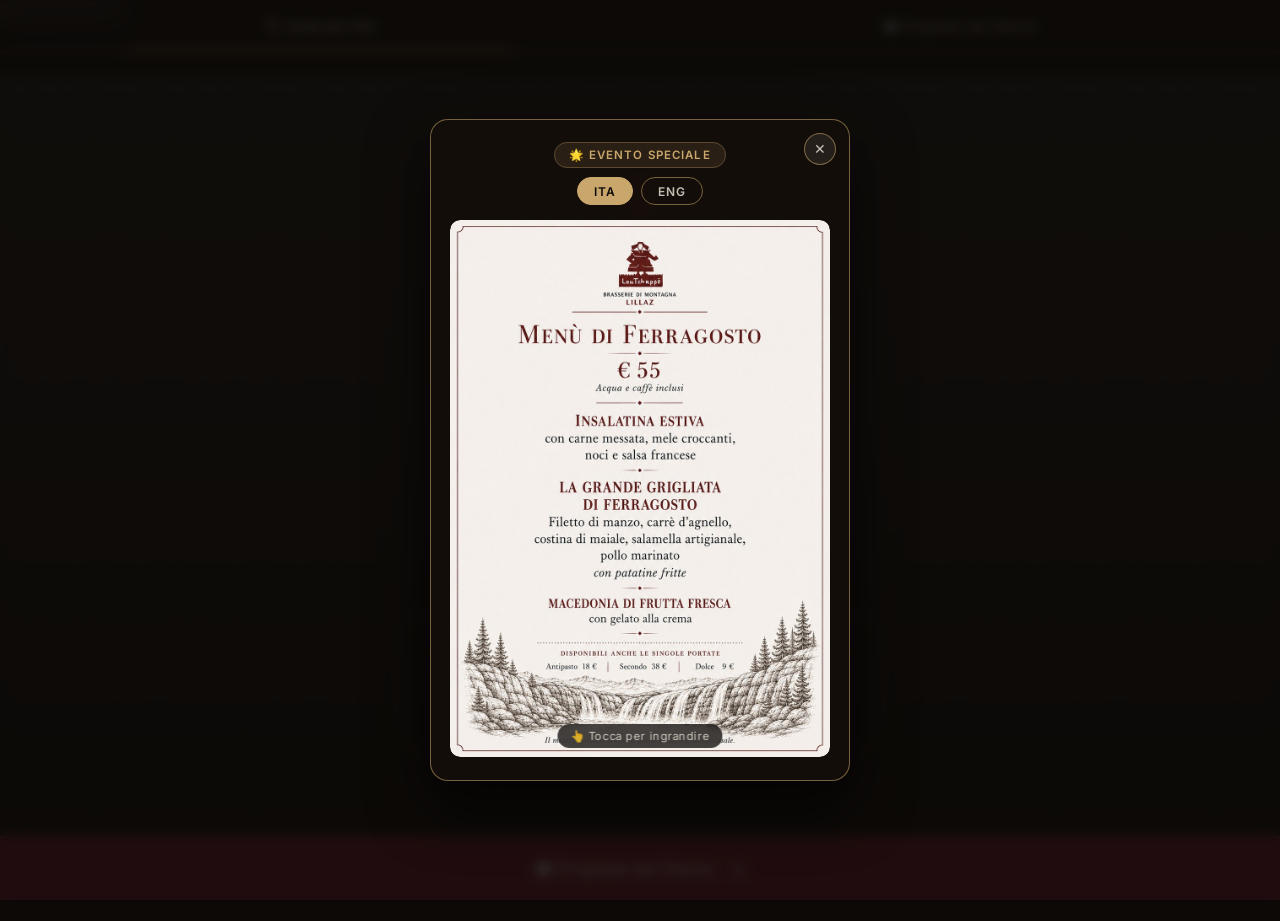
==== index.html @ 08630d03 "Update index.html" ====
<!DOCTYPE html>
<html lang="it">
<head>
  <meta charset="UTF-8">
  <meta name="viewport" content="width=device-width, initial-scale=1.0, viewport-fit=cover">
  <title>Lou Tchappé · Carta dei Vini</title>
  <meta name="description" content="Lou Tchappé, Cogne — Carta dei vini e proposte del giorno.">
  <meta name="theme-color" content="#0D0A08">

  <link rel="preconnect" href="https://fonts.googleapis.com">
  <link rel="preconnect" href="https://fonts.gstatic.com" crossorigin>
  <link href="https://fonts.googleapis.com/css2?family=Fraunces:opsz,wght@9..144,400;9..144,500;9..144,600&family=Inter:wght@400;500;600&display=swap" rel="stylesheet">

  <link rel="icon" type="image/png" href="logo.png">
  <link rel="stylesheet" href="css/style.css?v=5">
</head>
<body>

  <!-- NOTIFICA MENU DI FERRAGOSTO -->
  <div class="ferragosto-overlay" id="ferragosto-overlay" style="display:none" aria-modal="true" role="dialog">
    <div class="ferragosto-card">

      <button class="ferragosto-close" id="ferragosto-close" aria-label="Chiudi">✕</button>

      <div class="ferragosto-badge">
        <span class="ferragosto-badge__testo">🌟 Evento Speciale</span>
      </div>

      <div class="ferragosto-lang">
        <button class="ferragosto-lang__btn ferragosto-lang__btn--active" data-lang="ita">ITA</button>
        <button class="ferragosto-lang__btn" data-lang="ing">ENG</button>
      </div>

      <div class="ferragosto-img-box" id="ferragosto-img-box">
        <img
          src="ferragosto_ita.jpg"
          alt="Menù di Ferragosto Lou Tchappé"
          class="ferragosto-img"
          id="ferragosto-img"
        >
        <div class="ferragosto-img-hint">👆 Tocca per ingrandire</div>
      </div>

    </div>
  </div>

  <!-- Viewer immagine a schermo intero -->
  <div class="ferragosto-fullscreen" id="ferragosto-fullscreen" style="display:none">
    <button class="ferragosto-fullscreen__close" id="ferragosto-fullscreen-close" aria-label="Chiudi">✕</button>
    <img src="ferragosto_ita.jpg" alt="Menù di Ferragosto" class="ferragosto-fullscreen__img" id="ferragosto-fullscreen-img">
  </div>

  <!-- Bottone per riaprire il menu di Ferragosto -->
  <button class="ferragosto-btn nascosto" id="ferragosto-btn" aria-label="Menu di Ferragosto">
    🌟 Menù Ferragosto
  </button>

  <nav class="tabs" role="tablist">
    <button class="tabs__btn tabs__btn--active" role="tab" data-tab="vini" aria-selected="true">
      🍷 Carta dei Vini
    </button>
    <button class="tabs__btn" role="tab" data-tab="proposte" aria-selected="false">
      🍽️ Proposte del Giorno
    </button>
  </nav>

  <div class="slider" id="slider">

    <!-- PAGINA 1: CARTA DEI VINI -->
    <section class="slide" id="tab-vini" role="tabpanel">
      <main class="hero">

        <div class="hero__grain" aria-hidden="true"></div>

        <div class="hero__content">

          <div class="brand" data-animate="fade-in">
            <div class="brand__badge">
              <img src="logo.png" alt="Lou Tchappé" class="brand__logo" width="120" height="120">
            </div>
            <p class="brand__name">Lou Tchappé</p>
          </div>

          <h1 class="hero__title" data-animate="fade-in">Carta dei Vini</h1>

          <p class="intro" data-animate="fade-in">
            Ogni bottiglia racconta una storia di terra, di clima e di uomini.
            Questa carta dei vini è un invito a scoprire i sapori che accompagnano
            la nostra cucina e la nostra montagna.
          </p>

          <div class="divider" data-animate="fade-in" aria-hidden="true"></div>

          
           <a
             href="CartaVini.pdf"
            target="_blank"
            rel="noopener noreferrer"
            class="cta"
            id="open-wine-list"
            data-animate="fade-in"
          >
            <span class="cta__icon" aria-hidden="true">🍷</span>
            <span class="cta__label">Consulta la carta dei vini</span>
          </a>

          <!-- VINI AL CALICE -->
          <div class="calice" data-animate="fade-in">
            <div class="calice__header">
              <span class="calice__header-line"></span>
              <h2 class="calice__titolo">Vini al Calice</h2>
              <span class="calice__header-line"></span>
            </div>
            <div class="calice__lista" id="calice-lista">
              <div class="calice__loading">
                <span class="calice__spinner" aria-hidden="true"></span>
              </div>
            </div>
            <div class="calice__vuoto" id="calice-vuoto" style="display:none">
              <p>Nessun vino al calice disponibile oggi.</p>
            </div>
          </div>

          <footer class="footer" data-animate="fade-in">
            <span class="footer__snowflake" aria-hidden="true">❆</span>
            <span class="footer__text">Lou Tchappé&nbsp;•&nbsp;Cogne&nbsp;•&nbsp;Valle d'Aosta</span>
          </footer>

        </div>
      </main>
    </section>

    <!-- PAGINA 2: PROPOSTE DEL GIORNO -->
    <section class="slide slide--proposte" id="tab-proposte" role="tabpanel">

      <div class="proposte__content">

        <header class="proposte__header">
          <p class="proposte__ristorante">Lou Tchappé</p>
          <h2 class="proposte__titolo">Proposte del Giorno</h2>
          <p class="proposte__data" id="data-oggi"></p>
        </header>

        <div class="proposte__lista" id="proposte-lista">
          <div class="proposte__loading">
            <span class="proposte__spinner" aria-hidden="true"></span>
            <p>Caricamento proposte...</p>
          </div>
        </div>

        <div class="proposte__vuoto" id="proposte-vuoto" style="display:none">
          <p>🍽️</p>
          <p>Le proposte di oggi non sono ancora disponibili.</p>
          <p>Chiedi al personale!</p>
        </div>

        <footer class="proposte__footer">
          <span class="footer__snowflake" aria-hidden="true">❆</span>
          <span class="footer__text">Lou Tchappé&nbsp;•&nbsp;Cogne&nbsp;•&nbsp;Valle d'Aosta</span>
        </footer>

      </div>
    </section>

  </div>

  <script src="script.js?v=5"></script>
</body>
</html>
---- css/style.css ----
/* =========================================================
   LOU TCHAPPÉ — Carta dei Vini + Proposte del Giorno
   ========================================================= */

:root {
  --night-deep:     #0D0A08;
  --gold:            #C9A66B;
  --gold-soft:       rgba(201, 166, 107, 0.55);
  --bordeaux:        #7A1B2E;
  --bordeaux-light:  #9C2940;
  --ivory:           #F2E9DC;
  --ivory-dim:       rgba(242, 233, 220, 0.80);

  --font-display: 'Fraunces', Georgia, serif;
  --font-body: 'Inter', -apple-system, BlinkMacSystemFont, sans-serif;
  --ease-elegant: cubic-bezier(0.22, 1, 0.36, 1);

  --tab-h: 52px;
  --hint-h: 64px;
}

* { margin: 0; padding: 0; box-sizing: border-box; }
html, body { height: 100%; overflow: hidden; }

body {
  font-family: var(--font-body);
  color: var(--ivory);
  background: var(--night-deep);
  -webkit-font-smoothing: antialiased;
}

img { display: block; max-width: 100%; }
a { text-decoration: none; color: inherit; }

/* =========================================================
   NOTIFICA FERRAGOSTO
   ========================================================= */

.ferragosto-overlay {
  position: fixed;
  inset: 0;
  z-index: 1000;
  background: rgba(13, 10, 8, 0.82);
  backdrop-filter: blur(6px);
  -webkit-backdrop-filter: blur(6px);
  display: flex;
  align-items: center;
  justify-content: center;
  padding: 1rem;
  animation: overlay-in 0.4s var(--ease-elegant);
}

@keyframes overlay-in {
  from { opacity: 0; }
  to { opacity: 1; }
}

.ferragosto-card {
  position: relative;
  width: 100%;
  max-width: 420px;
  max-height: 88vh;
  background: rgba(20, 14, 10, 0.96);
  border: 1px solid var(--gold-soft);
  border-radius: 18px;
  padding: 1.2rem 1.2rem 1.4rem;
  display: flex;
  flex-direction: column;
  gap: 0.9rem;
  overflow: hidden;
  animation: card-in 0.5s var(--ease-elegant);
  box-shadow: 0 24px 60px rgba(0,0,0,0.7);
}

@keyframes card-in {
  from { opacity: 0; transform: translateY(24px) scale(0.97); }
  to { opacity: 1; transform: translateY(0) scale(1); }
}

.ferragosto-close {
  position: absolute;
  top: 0.8rem; right: 0.8rem;
  width: 32px; height: 32px;
  background: rgba(255,255,255,0.08);
  border: 1px solid var(--gold-soft);
  border-radius: 50%;
  color: var(--ivory-dim);
  font-size: 0.85rem;
  cursor: pointer;
  display: flex; align-items: center; justify-content: center;
  transition: background 0.2s, color 0.2s;
  z-index: 2;
}
.ferragosto-close:hover { background: rgba(255,255,255,0.15); color: var(--ivory); }

.ferragosto-badge {
  text-align: center;
  padding-top: 0.2rem;
}

.ferragosto-badge__testo {
  font-size: 0.72rem;
  font-weight: 600;
  letter-spacing: 0.1em;
  text-transform: uppercase;
  color: var(--gold);
  background: rgba(201,166,107,0.12);
  border: 1px solid rgba(201,166,107,0.3);
  border-radius: 999px;
  padding: 0.3rem 0.9rem;
}

/* Switch lingua */
.ferragosto-lang {
  display: flex;
  justify-content: center;
  gap: 0.5rem;
}

.ferragosto-lang__btn {
  padding: 0.35rem 1rem;
  border-radius: 999px;
  border: 1px solid var(--gold-soft);
  background: none;
  color: var(--ivory-dim);
  font-family: var(--font-body);
  font-size: 0.75rem;
  font-weight: 600;
  letter-spacing: 0.08em;
  cursor: pointer;
  transition: background 0.25s, color 0.25s, border-color 0.25s;
}

.ferragosto-lang__btn--active {
  background: var(--gold);
  color: var(--night-deep);
  border-color: var(--gold);
}

/* Immagine menu */
.ferragosto-img-box {
  position: relative;
  border-radius: 10px;
  overflow: hidden;
  cursor: pointer;
  flex: 1;
  min-height: 0;
}

.ferragosto-img {
  width: 100%;
  height: auto;
  display: block;
  border-radius: 10px;
  transition: transform 0.3s var(--ease-elegant);
}

.ferragosto-img-box:hover .ferragosto-img,
.ferragosto-img-box:active .ferragosto-img {
  transform: scale(1.02);
}

.ferragosto-img-hint {
  position: absolute;
  bottom: 0.6rem;
  left: 50%;
  transform: translateX(-50%);
  background: rgba(13,10,8,0.75);
  backdrop-filter: blur(6px);
  color: var(--ivory-dim);
  font-size: 0.7rem;
  letter-spacing: 0.05em;
  padding: 0.3rem 0.8rem;
  border-radius: 999px;
  white-space: nowrap;
  pointer-events: none;
}

/* Viewer a schermo intero */
.ferragosto-fullscreen {
  position: fixed;
  inset: 0;
  z-index: 1100;
  background: rgba(0,0,0,0.95);
  display: flex;
  align-items: center;
  justify-content: center;
  padding: 1rem;
  animation: overlay-in 0.3s var(--ease-elegant);
}

.ferragosto-fullscreen__close {
  position: fixed;
  top: 1rem; right: 1rem;
  width: 40px; height: 40px;
  background: rgba(255,255,255,0.1);
  border: 1px solid var(--gold-soft);
  border-radius: 50%;
  color: var(--ivory);
  font-size: 1rem;
  cursor: pointer;
  display: flex; align-items: center; justify-content: center;
  z-index: 1101;
}

.ferragosto-fullscreen__img {
  max-width: 100%;
  max-height: 92vh;
  object-fit: contain;
  border-radius: 8px;
}

/* =========================================================
   TAB DI NAVIGAZIONE
   ========================================================= */

.tabs {
  position: fixed;
  top: 0; left: 0; right: 0;
  z-index: 100;
  height: var(--tab-h);
  display: flex;
  background: rgba(13, 10, 8, 0.88);
  backdrop-filter: blur(16px);
  -webkit-backdrop-filter: blur(16px);
  border-bottom: 1px solid var(--gold-soft);
}

.tabs__btn {
  flex: 1; height: 100%;
  background: none; border: none;
  color: var(--ivory-dim);
  font-family: var(--font-body);
  font-size: 0.82rem; font-weight: 500;
  letter-spacing: 0.04em; cursor: pointer;
  position: relative;
  transition: color 0.3s var(--ease-elegant);
}

.tabs__btn::after {
  content: "";
  position: absolute;
  bottom: 0; left: 20%; right: 20%;
  height: 2px;
  background: var(--gold);
  border-radius: 2px 2px 0 0;
  transform: scaleX(0);
  transition: transform 0.3s var(--ease-elegant);
}

.tabs__btn--active { color: var(--ivory); }
.tabs__btn--active::after { transform: scaleX(1); }

/* =========================================================
   SLIDER
   ========================================================= */

.slider {
  display: flex;
  width: 200vw;
  height: 100vh; height: 100dvh;
  padding-top: var(--tab-h);
  transition: transform 0.45s var(--ease-elegant);
  will-change: transform;
}

.slider--proposte { transform: translateX(-50%); }

.slide {
  width: 50%; height: 100%;
  overflow-y: auto; overflow-x: hidden;
  position: relative; flex-shrink: 0;
}

/* =========================================================
   HERO — sfondo foto montagne
   ========================================================= */

.hero {
  position: relative;
  min-height: calc(100vh - var(--tab-h));
  min-height: calc(100dvh - var(--tab-h));
  display: flex;
  align-items: center;
  justify-content: center;
  overflow: hidden;
  isolation: isolate;
}

.hero::before {
  content: "";
  position: absolute; inset: 0; z-index: 0;
  background: url('../bg-vini.jpg') center center / cover no-repeat;
}

.hero::after {
  content: "";
  position: absolute; inset: 0; z-index: 1;
  background:
    linear-gradient(
      to bottom,
      rgba(255,255,255,0.08) 0%,
      rgba(255,255,255,0.05) 40%,
      rgba(13,10,8,0.25) 80%,
      rgba(13,10,8,0.50) 100%
    );
}

.hero__grain {
  position: absolute; inset: 0; z-index: 2;
  opacity: 0.2; pointer-events: none; mix-blend-mode: overlay;
  background-image: url("data:image/svg+xml,%3Csvg xmlns='http://www.w3.org/2000/svg' width='160' height='160'%3E%3Cfilter id='n'%3E%3CfeTurbulence type='fractalNoise' baseFrequency='0.9' numOctaves='2' stitchTiles='stitch'/%3E%3CfeColorMatrix type='matrix' values='0 0 0 0 1  0 0 0 0 1  0 0 0 0 1  0 0 0 0.06 0'/%3E%3C/filter%3E%3Crect width='100%25' height='100%25' filter='url(%23n)'/%3E%3C/svg%3E");
}

.hero__content {
  position: relative; z-index: 3;
  width: 100%; max-width: 460px;
  padding: 0.3rem 1.5rem var(--hint-h);
  display: flex; flex-direction: column;
  align-items: center; text-align: center;
  gap: 1rem;
}

/* --- Brand / Logo --- */

.brand {
  display: flex; flex-direction: column;
  align-items: center; gap: 0.5rem;
  margin-bottom: auto;
}

.brand__badge {
  width: 100px; height: 100px;
  display: flex; align-items: center; justify-content: center;
}

.brand__logo {
  width: 100%; height: 100%;
  object-fit: contain;
  filter: drop-shadow(0 2px 8px rgba(255,255,255,0.3));
}

.brand__name {
  font-size: 0.68rem; letter-spacing: 0.22em;
  text-transform: uppercase;
  color: #651A14;
  text-shadow: 0 1px 4px rgba(255,255,255,0.5);
}

/* --- Titolo --- */

.hero__title {
  font-family: var(--font-display); font-weight: 500;
  font-size: clamp(2.2rem, 9vw, 3.2rem);
  line-height: 1.05; color: #1A0A0A;
  text-shadow: 0 1px 0 rgba(255,255,255,0.6), 0 2px 8px rgba(255,255,255,0.3);
  margin: 0;
}

/* --- Frase --- */

.intro {
  font-family: var(--font-display); font-weight: 400; font-style: italic;
  font-size: clamp(0.9rem, 3.5vw, 1.1rem); line-height: 1.65;
  color: #1A0A0A;
  text-shadow: 0 1px 4px rgba(255,255,255,0.5);
  max-width: 360px; margin: 0;
}

/* --- Divisore --- */

.divider {
  width: 56px; height: 1px;
  background: rgba(26,10,10,0.4);
  flex-shrink: 0;
}

/* --- CTA --- */

.cta {
  display: inline-flex; align-items: center; gap: 0.7rem;
  padding: 1rem 2rem;
  background-color: var(--bordeaux); color: var(--ivory);
  font-family: var(--font-body); font-size: 0.9rem; font-weight: 600;
  letter-spacing: 0.04em; text-transform: uppercase;
  border: 1px solid var(--gold-soft); border-radius: 999px;
  box-shadow: 0 8px 24px rgba(0,0,0,0.35);
  transition: background-color 0.35s var(--ease-elegant),
              transform 0.35s var(--ease-elegant),
              box-shadow 0.35s var(--ease-elegant),
              border-color 0.35s var(--ease-elegant);
}
.cta__icon { font-size: 1rem; line-height: 1; }
.cta:hover, .cta:focus-visible {
  background-color: var(--bordeaux-light); border-color: var(--gold);
  transform: translateY(-3px); box-shadow: 0 16px 38px rgba(0,0,0,0.5);
}
.cta:active { transform: translateY(-1px); }

/* =========================================================
   VINI AL CALICE
   ========================================================= */

.calice {
  width: 100%;
  background: rgba(13, 10, 8, 0.62);
  backdrop-filter: blur(14px);
  -webkit-backdrop-filter: blur(14px);
  border: 1px solid var(--gold-soft);
  border-radius: 16px;
  padding: 1.4rem 1.2rem 1.6rem;
  display: flex;
  flex-direction: column;
  gap: 1rem;
}

.calice__header {
  display: flex; align-items: center; gap: 0.8rem;
}

.calice__header-line {
  flex: 1; height: 1px; background: var(--gold-soft);
}

.calice__titolo {
  font-family: var(--font-display);
  font-size: 1.1rem; font-weight: 500;
  color: var(--ivory); white-space: nowrap;
}

.calice__gruppo {
  display: flex; flex-direction: column; gap: 0.5rem;
}

.calice__categoria {
  font-size: 0.62rem; font-weight: 600;
  letter-spacing: 0.12em; text-transform: uppercase;
  color: var(--gold);
  padding-bottom: 0.3rem;
  border-bottom: 1px solid rgba(201,166,107,0.2);
  margin-bottom: 0.2rem;
}

.calice__vino {
  display: flex; align-items: flex-start;
  justify-content: space-between; gap: 0.6rem;
  padding: 0.6rem 0;
  border-bottom: 1px solid rgba(255,255,255,0.06);
}
.calice__vino:last-child { border-bottom: none; }

.calice__vino-info { flex: 1; min-width: 0; text-align: left; }

.calice__vino-produttore {
  font-size: 0.75rem; font-weight: 600;
  color: var(--ivory); margin-bottom: 0.1rem;
}

.calice__vino-regione {
  font-size: 0.68rem;
  color: rgba(201,166,107,0.8);
  font-weight: 400;
}

.calice__vino-tipo {
  font-size: 0.58rem; font-weight: 600;
  letter-spacing: 0.1em; text-transform: uppercase;
  color: rgba(201,166,107,0.7); margin-bottom: 0.15rem;
}

.calice__vino-nome {
  font-family: var(--font-display);
  font-size: 0.95rem; font-weight: 500;
  color: var(--ivory); line-height: 1.2;
}

.calice__vino-vitigno {
  font-size: 0.72rem; color: var(--ivory-dim);
  font-style: italic; margin-top: 0.1rem;
}

.calice__vino-descrizione {
  font-size: 0.72rem; color: rgba(242,233,220,0.6);
  line-height: 1.4; margin-top: 0.2rem;
}

.calice__vino-prezzo {
  font-family: var(--font-display);
  font-size: 1rem; font-weight: 500;
  color: var(--ivory); white-space: nowrap;
  flex-shrink: 0; padding-top: 0.1rem;
}

.calice__loading {
  display: flex; justify-content: center; padding: 1rem 0;
}

.calice__spinner {
  width: 22px; height: 22px;
  border: 2px solid var(--gold-soft); border-top-color: var(--gold);
  border-radius: 50%; animation: spin 0.8s linear infinite;
}

.calice__vuoto {
  text-align: center; color: var(--ivory-dim);
  font-size: 0.82rem; padding: 0.5rem 0;
}

/* --- Footer --- */

.footer {
  display: flex; align-items: center; gap: 0.5rem; margin: 0;
}
.footer__snowflake { color: #651A14; font-size: 0.8rem; }
.footer__text {
  font-size: 0.68rem; letter-spacing: 0.12em; text-transform: uppercase;
  color: #1A0A0A; text-shadow: 0 1px 3px rgba(255,255,255,0.4);
}

/* =========================================================
   ANIMAZIONI
   ========================================================= */

[data-animate] { opacity: 0; will-change: opacity, transform; }
[data-animate="fade-in"] { transition: opacity 1s var(--ease-elegant); }
[data-animate].is-visible { opacity: 1; transform: none; }
@media (prefers-reduced-motion: reduce) {
  [data-animate] { opacity: 1; transform: none; transition: none; }
}

/* =========================================================
   PROPOSTE DEL GIORNO
   ========================================================= */

.slide--proposte { background: var(--night-deep); }

.slide--proposte::before {
  content: "";
  position: absolute; inset: 0; z-index: 0;
  background: url('../bg-proposte.jpg') center 40% / cover no-repeat;
}

.slide--proposte::after {
  content: "";
  position: absolute; inset: 0; z-index: 1;
  background: linear-gradient(
    to bottom,
    rgba(13,10,8,0.50) 0%,
    rgba(13,10,8,0.60) 40%,
    rgba(13,10,8,0.78) 100%
  );
}

.proposte__content {
  position: relative; z-index: 2;
  padding: 1.8rem 1.2rem 2rem;
  max-width: 520px; margin: 0 auto;
}

.proposte__header {
  text-align: center; margin-bottom: 1.8rem;
  padding-bottom: 1.2rem; border-bottom: 1px solid var(--gold-soft);
}

.proposte__ristorante {
  font-size: 0.68rem; letter-spacing: 0.22em;
  text-transform: uppercase; color: var(--ivory-dim); margin-bottom: 0.4rem;
}

.proposte__titolo {
  font-family: var(--font-display); font-size: clamp(1.8rem, 8vw, 2.4rem);
  font-weight: 500; color: var(--ivory); line-height: 1.1; margin-bottom: 0.4rem;
  text-shadow: 0 2px 16px rgba(0,0,0,0.6);
}

.proposte__data {
  font-size: 0.75rem; color: var(--gold);
  letter-spacing: 0.08em; text-transform: uppercase;
}

.proposte__lista { display: flex; flex-direction: column; gap: 0.9rem; }

.piatto {
  background: rgba(13,10,8,0.55);
  backdrop-filter: blur(12px); -webkit-backdrop-filter: blur(12px);
  border: 1px solid rgba(201,166,107,0.3);
  border-radius: 12px; padding: 1rem 1.1rem;
  display: flex; flex-direction: column; gap: 0.3rem;
}

.piatto__top {
  display: flex; align-items: baseline;
  justify-content: space-between; gap: 0.5rem;
}

.piatto__categoria {
  font-size: 0.62rem; font-weight: 600; letter-spacing: 0.1em;
  text-transform: uppercase; color: var(--gold);
  background: rgba(201,166,107,0.15); padding: 0.2rem 0.5rem;
  border-radius: 999px; white-space: nowrap;
}

.piatto__prezzo {
  font-family: var(--font-display); font-size: 1.15rem;
  font-weight: 500; color: var(--ivory); white-space: nowrap;
}

.piatto__nome {
  font-family: var(--font-display); font-size: 1.05rem;
  font-weight: 500; color: var(--ivory); line-height: 1.2;
}

.piatto__descrizione { font-size: 0.82rem; color: var(--ivory-dim); line-height: 1.5; }

.proposte__loading {
  display: flex; flex-direction: column; align-items: center;
  gap: 1rem; padding: 3rem 0; color: var(--ivory-dim); font-size: 0.9rem;
}

.proposte__spinner {
  width: 28px; height: 28px;
  border: 2px solid var(--gold-soft); border-top-color: var(--gold);
  border-radius: 50%; animation: spin 0.8s linear infinite;
}

@keyframes spin { to { transform: rotate(360deg); } }

.proposte__vuoto {
  text-align: center; padding: 3rem 1rem;
  color: var(--ivory-dim); font-size: 0.9rem; line-height: 2;
}
.proposte__vuoto p:first-child { font-size: 2rem; margin-bottom: 0.5rem; }

.proposte__footer {
  margin-top: 2rem; padding-top: 1.2rem;
  border-top: 1px solid var(--gold-soft);
  display: flex; align-items: center; justify-content: center; gap: 0.5rem;
}

/* =========================================================
   BOTTONE FISSO — Proposte del Giorno
   ========================================================= */

.hint-btn {
  position: fixed;
  bottom: 0; left: 0; right: 0; z-index: 200;
  height: var(--hint-h);
  display: flex; align-items: center; justify-content: center; gap: 0.8rem;
  background: var(--bordeaux); color: var(--ivory);
  font-family: var(--font-body); font-size: 0.95rem; font-weight: 600;
  letter-spacing: 0.05em; cursor: pointer; border: none;
  border-top: 1px solid var(--gold-soft);
  box-shadow: 0 -4px 20px rgba(0,0,0,0.4);
  transition: background 0.3s var(--ease-elegant),
              transform 0.4s var(--ease-elegant),
              opacity 0.4s var(--ease-elegant);
  padding-bottom: env(safe-area-inset-bottom);
}

.hint-btn:active { background: var(--bordeaux-light); }

.hint-btn__freccia {
  font-size: 1.1rem;
  animation: freccia-dx 1s ease-in-out infinite;
  display: inline-block;
}

@keyframes freccia-dx {
  0%, 100% { transform: translateX(0); }
  50% { transform: translateX(5px); }
}

.hint-btn.nascosto {
   /* Bottone riapertura Ferragosto */
.ferragosto-btn {
  position: fixed;
  bottom: calc(var(--hint-h) + 0.8rem);
  left: 1rem;
  z-index: 199;
  background: rgba(13,10,8,0.85);
  backdrop-filter: blur(10px);
  -webkit-backdrop-filter: blur(10px);
  border: 1px solid var(--gold-soft);
  border-radius: 999px;
  color: var(--ivory);
  font-family: var(--font-body);
  font-size: 0.75rem;
  font-weight: 600;
  letter-spacing: 0.04em;
  padding: 0.5rem 0.9rem;
  cursor: pointer;
  transition: background 0.25s, transform 0.25s, opacity 0.25s;
}

.ferragosto-btn:hover {
  background: rgba(201,166,107,0.2);
}

.ferragosto-btn.nascosto {
  opacity: 0;
  pointer-events: none;
  transform: translateY(8px);
}
  transform: translateY(100%);
  opacity: 0; pointer-events: none;
}

/* =========================================================
   RESPONSIVE
   ========================================================= */

@media (max-width: 360px) {
  .hero__content { padding: 0.2rem 1rem var(--hint-h); }
  .proposte__content { padding: 1.4rem 1rem 1.6rem; }
  .ferragosto-card { padding: 1rem; }
}

@media (min-width: 600px) {
  .hero__content { max-width: 520px; }
  .hero__title { font-size: 4rem; }
}

@media (max-height: 560px) and (orientation: landscape) {
  .hero__content { padding: 0.2rem 1.5rem var(--hint-h); }
  .ferragosto-card { max-height: 95vh; }
}
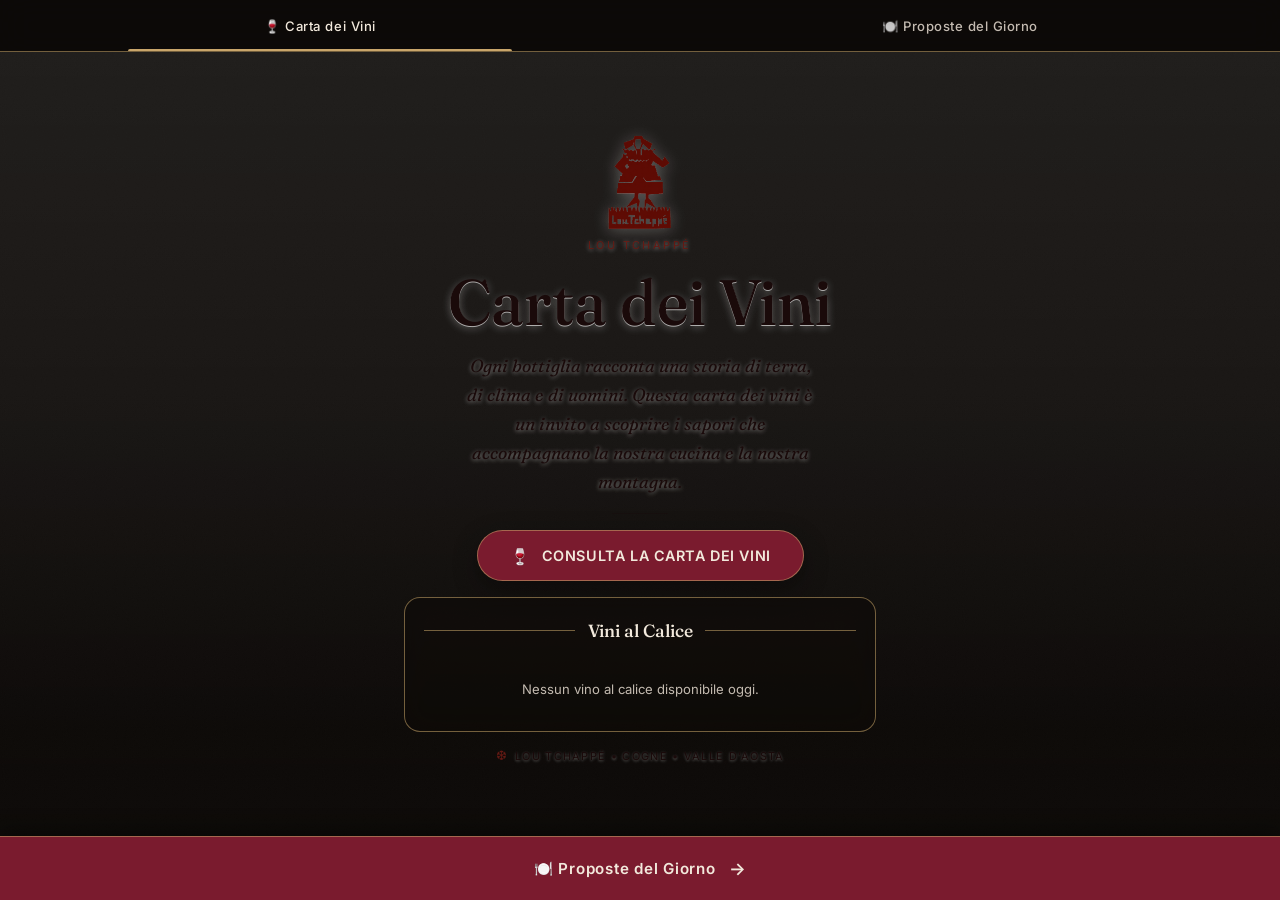
==== commit 1f9aaf99: "Update index.html" ====
--- a/index.html
+++ b/index.html
@@ -12,48 +12,9 @@
   <link href="https://fonts.googleapis.com/css2?family=Fraunces:opsz,wght@9..144,400;9..144,500;9..144,600&family=Inter:wght@400;500;600&display=swap" rel="stylesheet">
 
   <link rel="icon" type="image/png" href="logo.png">
-  <link rel="stylesheet" href="css/style.css?v=5">
+  <link rel="stylesheet" href="css/style.css?v=6">
 </head>
 <body>
-
-  <!-- NOTIFICA MENU DI FERRAGOSTO -->
-  <div class="ferragosto-overlay" id="ferragosto-overlay" style="display:none" aria-modal="true" role="dialog">
-    <div class="ferragosto-card">
-
-      <button class="ferragosto-close" id="ferragosto-close" aria-label="Chiudi">✕</button>
-
-      <div class="ferragosto-badge">
-        <span class="ferragosto-badge__testo">🌟 Evento Speciale</span>
-      </div>
-
-      <div class="ferragosto-lang">
-        <button class="ferragosto-lang__btn ferragosto-lang__btn--active" data-lang="ita">ITA</button>
-        <button class="ferragosto-lang__btn" data-lang="ing">ENG</button>
-      </div>
-
-      <div class="ferragosto-img-box" id="ferragosto-img-box">
-        <img
-          src="ferragosto_ita.jpg"
-          alt="Menù di Ferragosto Lou Tchappé"
-          class="ferragosto-img"
-          id="ferragosto-img"
-        >
-        <div class="ferragosto-img-hint">👆 Tocca per ingrandire</div>
-      </div>
-
-    </div>
-  </div>
-
-  <!-- Viewer immagine a schermo intero -->
-  <div class="ferragosto-fullscreen" id="ferragosto-fullscreen" style="display:none">
-    <button class="ferragosto-fullscreen__close" id="ferragosto-fullscreen-close" aria-label="Chiudi">✕</button>
-    <img src="ferragosto_ita.jpg" alt="Menù di Ferragosto" class="ferragosto-fullscreen__img" id="ferragosto-fullscreen-img">
-  </div>
-
-  <!-- Bottone per riaprire il menu di Ferragosto -->
-  <button class="ferragosto-btn nascosto" id="ferragosto-btn" aria-label="Menu di Ferragosto">
-    🌟 Menù Ferragosto
-  </button>
 
   <nav class="tabs" role="tablist">
     <button class="tabs__btn tabs__btn--active" role="tab" data-tab="vini" aria-selected="true">
@@ -92,8 +53,8 @@
           <div class="divider" data-animate="fade-in" aria-hidden="true"></div>
 
           
-           <a
-             href="CartaVini.pdf"
+            <a
+              href="CartaVini.pdf"
             target="_blank"
             rel="noopener noreferrer"
             class="cta"
@@ -164,6 +125,6 @@
 
   </div>
 
-  <script src="script.js?v=5"></script>
+  <script src="script.js?v=6"></script>
 </body>
 </html>
--- a/css/style.css
+++ b/css/style.css
@@ -110,7 +110,6 @@
   padding: 0.3rem 0.9rem;
 }
 
-/* Switch lingua */
 .ferragosto-lang {
   display: flex;
   justify-content: center;
@@ -137,7 +136,6 @@
   border-color: var(--gold);
 }
 
-/* Immagine menu */
 .ferragosto-img-box {
   position: relative;
   border-radius: 10px;
@@ -176,7 +174,6 @@
   pointer-events: none;
 }
 
-/* Viewer a schermo intero */
 .ferragosto-fullscreen {
   position: fixed;
   inset: 0;
@@ -210,468 +207,7 @@
   border-radius: 8px;
 }
 
-/* =========================================================
-   TAB DI NAVIGAZIONE
-   ========================================================= */
-
-.tabs {
-  position: fixed;
-  top: 0; left: 0; right: 0;
-  z-index: 100;
-  height: var(--tab-h);
-  display: flex;
-  background: rgba(13, 10, 8, 0.88);
-  backdrop-filter: blur(16px);
-  -webkit-backdrop-filter: blur(16px);
-  border-bottom: 1px solid var(--gold-soft);
-}
-
-.tabs__btn {
-  flex: 1; height: 100%;
-  background: none; border: none;
-  color: var(--ivory-dim);
-  font-family: var(--font-body);
-  font-size: 0.82rem; font-weight: 500;
-  letter-spacing: 0.04em; cursor: pointer;
-  position: relative;
-  transition: color 0.3s var(--ease-elegant);
-}
-
-.tabs__btn::after {
-  content: "";
-  position: absolute;
-  bottom: 0; left: 20%; right: 20%;
-  height: 2px;
-  background: var(--gold);
-  border-radius: 2px 2px 0 0;
-  transform: scaleX(0);
-  transition: transform 0.3s var(--ease-elegant);
-}
-
-.tabs__btn--active { color: var(--ivory); }
-.tabs__btn--active::after { transform: scaleX(1); }
-
-/* =========================================================
-   SLIDER
-   ========================================================= */
-
-.slider {
-  display: flex;
-  width: 200vw;
-  height: 100vh; height: 100dvh;
-  padding-top: var(--tab-h);
-  transition: transform 0.45s var(--ease-elegant);
-  will-change: transform;
-}
-
-.slider--proposte { transform: translateX(-50%); }
-
-.slide {
-  width: 50%; height: 100%;
-  overflow-y: auto; overflow-x: hidden;
-  position: relative; flex-shrink: 0;
-}
-
-/* =========================================================
-   HERO — sfondo foto montagne
-   ========================================================= */
-
-.hero {
-  position: relative;
-  min-height: calc(100vh - var(--tab-h));
-  min-height: calc(100dvh - var(--tab-h));
-  display: flex;
-  align-items: center;
-  justify-content: center;
-  overflow: hidden;
-  isolation: isolate;
-}
-
-.hero::before {
-  content: "";
-  position: absolute; inset: 0; z-index: 0;
-  background: url('../bg-vini.jpg') center center / cover no-repeat;
-}
-
-.hero::after {
-  content: "";
-  position: absolute; inset: 0; z-index: 1;
-  background:
-    linear-gradient(
-      to bottom,
-      rgba(255,255,255,0.08) 0%,
-      rgba(255,255,255,0.05) 40%,
-      rgba(13,10,8,0.25) 80%,
-      rgba(13,10,8,0.50) 100%
-    );
-}
-
-.hero__grain {
-  position: absolute; inset: 0; z-index: 2;
-  opacity: 0.2; pointer-events: none; mix-blend-mode: overlay;
-  background-image: url("data:image/svg+xml,%3Csvg xmlns='http://www.w3.org/2000/svg' width='160' height='160'%3E%3Cfilter id='n'%3E%3CfeTurbulence type='fractalNoise' baseFrequency='0.9' numOctaves='2' stitchTiles='stitch'/%3E%3CfeColorMatrix type='matrix' values='0 0 0 0 1  0 0 0 0 1  0 0 0 0 1  0 0 0 0.06 0'/%3E%3C/filter%3E%3Crect width='100%25' height='100%25' filter='url(%23n)'/%3E%3C/svg%3E");
-}
-
-.hero__content {
-  position: relative; z-index: 3;
-  width: 100%; max-width: 460px;
-  padding: 0.3rem 1.5rem var(--hint-h);
-  display: flex; flex-direction: column;
-  align-items: center; text-align: center;
-  gap: 1rem;
-}
-
-/* --- Brand / Logo --- */
-
-.brand {
-  display: flex; flex-direction: column;
-  align-items: center; gap: 0.5rem;
-  margin-bottom: auto;
-}
-
-.brand__badge {
-  width: 100px; height: 100px;
-  display: flex; align-items: center; justify-content: center;
-}
-
-.brand__logo {
-  width: 100%; height: 100%;
-  object-fit: contain;
-  filter: drop-shadow(0 2px 8px rgba(255,255,255,0.3));
-}
-
-.brand__name {
-  font-size: 0.68rem; letter-spacing: 0.22em;
-  text-transform: uppercase;
-  color: #651A14;
-  text-shadow: 0 1px 4px rgba(255,255,255,0.5);
-}
-
-/* --- Titolo --- */
-
-.hero__title {
-  font-family: var(--font-display); font-weight: 500;
-  font-size: clamp(2.2rem, 9vw, 3.2rem);
-  line-height: 1.05; color: #1A0A0A;
-  text-shadow: 0 1px 0 rgba(255,255,255,0.6), 0 2px 8px rgba(255,255,255,0.3);
-  margin: 0;
-}
-
-/* --- Frase --- */
-
-.intro {
-  font-family: var(--font-display); font-weight: 400; font-style: italic;
-  font-size: clamp(0.9rem, 3.5vw, 1.1rem); line-height: 1.65;
-  color: #1A0A0A;
-  text-shadow: 0 1px 4px rgba(255,255,255,0.5);
-  max-width: 360px; margin: 0;
-}
-
-/* --- Divisore --- */
-
-.divider {
-  width: 56px; height: 1px;
-  background: rgba(26,10,10,0.4);
-  flex-shrink: 0;
-}
-
-/* --- CTA --- */
-
-.cta {
-  display: inline-flex; align-items: center; gap: 0.7rem;
-  padding: 1rem 2rem;
-  background-color: var(--bordeaux); color: var(--ivory);
-  font-family: var(--font-body); font-size: 0.9rem; font-weight: 600;
-  letter-spacing: 0.04em; text-transform: uppercase;
-  border: 1px solid var(--gold-soft); border-radius: 999px;
-  box-shadow: 0 8px 24px rgba(0,0,0,0.35);
-  transition: background-color 0.35s var(--ease-elegant),
-              transform 0.35s var(--ease-elegant),
-              box-shadow 0.35s var(--ease-elegant),
-              border-color 0.35s var(--ease-elegant);
-}
-.cta__icon { font-size: 1rem; line-height: 1; }
-.cta:hover, .cta:focus-visible {
-  background-color: var(--bordeaux-light); border-color: var(--gold);
-  transform: translateY(-3px); box-shadow: 0 16px 38px rgba(0,0,0,0.5);
-}
-.cta:active { transform: translateY(-1px); }
-
-/* =========================================================
-   VINI AL CALICE
-   ========================================================= */
-
-.calice {
-  width: 100%;
-  background: rgba(13, 10, 8, 0.62);
-  backdrop-filter: blur(14px);
-  -webkit-backdrop-filter: blur(14px);
-  border: 1px solid var(--gold-soft);
-  border-radius: 16px;
-  padding: 1.4rem 1.2rem 1.6rem;
-  display: flex;
-  flex-direction: column;
-  gap: 1rem;
-}
-
-.calice__header {
-  display: flex; align-items: center; gap: 0.8rem;
-}
-
-.calice__header-line {
-  flex: 1; height: 1px; background: var(--gold-soft);
-}
-
-.calice__titolo {
-  font-family: var(--font-display);
-  font-size: 1.1rem; font-weight: 500;
-  color: var(--ivory); white-space: nowrap;
-}
-
-.calice__gruppo {
-  display: flex; flex-direction: column; gap: 0.5rem;
-}
-
-.calice__categoria {
-  font-size: 0.62rem; font-weight: 600;
-  letter-spacing: 0.12em; text-transform: uppercase;
-  color: var(--gold);
-  padding-bottom: 0.3rem;
-  border-bottom: 1px solid rgba(201,166,107,0.2);
-  margin-bottom: 0.2rem;
-}
-
-.calice__vino {
-  display: flex; align-items: flex-start;
-  justify-content: space-between; gap: 0.6rem;
-  padding: 0.6rem 0;
-  border-bottom: 1px solid rgba(255,255,255,0.06);
-}
-.calice__vino:last-child { border-bottom: none; }
-
-.calice__vino-info { flex: 1; min-width: 0; text-align: left; }
-
-.calice__vino-produttore {
-  font-size: 0.75rem; font-weight: 600;
-  color: var(--ivory); margin-bottom: 0.1rem;
-}
-
-.calice__vino-regione {
-  font-size: 0.68rem;
-  color: rgba(201,166,107,0.8);
-  font-weight: 400;
-}
-
-.calice__vino-tipo {
-  font-size: 0.58rem; font-weight: 600;
-  letter-spacing: 0.1em; text-transform: uppercase;
-  color: rgba(201,166,107,0.7); margin-bottom: 0.15rem;
-}
-
-.calice__vino-nome {
-  font-family: var(--font-display);
-  font-size: 0.95rem; font-weight: 500;
-  color: var(--ivory); line-height: 1.2;
-}
-
-.calice__vino-vitigno {
-  font-size: 0.72rem; color: var(--ivory-dim);
-  font-style: italic; margin-top: 0.1rem;
-}
-
-.calice__vino-descrizione {
-  font-size: 0.72rem; color: rgba(242,233,220,0.6);
-  line-height: 1.4; margin-top: 0.2rem;
-}
-
-.calice__vino-prezzo {
-  font-family: var(--font-display);
-  font-size: 1rem; font-weight: 500;
-  color: var(--ivory); white-space: nowrap;
-  flex-shrink: 0; padding-top: 0.1rem;
-}
-
-.calice__loading {
-  display: flex; justify-content: center; padding: 1rem 0;
-}
-
-.calice__spinner {
-  width: 22px; height: 22px;
-  border: 2px solid var(--gold-soft); border-top-color: var(--gold);
-  border-radius: 50%; animation: spin 0.8s linear infinite;
-}
-
-.calice__vuoto {
-  text-align: center; color: var(--ivory-dim);
-  font-size: 0.82rem; padding: 0.5rem 0;
-}
-
-/* --- Footer --- */
-
-.footer {
-  display: flex; align-items: center; gap: 0.5rem; margin: 0;
-}
-.footer__snowflake { color: #651A14; font-size: 0.8rem; }
-.footer__text {
-  font-size: 0.68rem; letter-spacing: 0.12em; text-transform: uppercase;
-  color: #1A0A0A; text-shadow: 0 1px 3px rgba(255,255,255,0.4);
-}
-
-/* =========================================================
-   ANIMAZIONI
-   ========================================================= */
-
-[data-animate] { opacity: 0; will-change: opacity, transform; }
-[data-animate="fade-in"] { transition: opacity 1s var(--ease-elegant); }
-[data-animate].is-visible { opacity: 1; transform: none; }
-@media (prefers-reduced-motion: reduce) {
-  [data-animate] { opacity: 1; transform: none; transition: none; }
-}
-
-/* =========================================================
-   PROPOSTE DEL GIORNO
-   ========================================================= */
-
-.slide--proposte { background: var(--night-deep); }
-
-.slide--proposte::before {
-  content: "";
-  position: absolute; inset: 0; z-index: 0;
-  background: url('../bg-proposte.jpg') center 40% / cover no-repeat;
-}
-
-.slide--proposte::after {
-  content: "";
-  position: absolute; inset: 0; z-index: 1;
-  background: linear-gradient(
-    to bottom,
-    rgba(13,10,8,0.50) 0%,
-    rgba(13,10,8,0.60) 40%,
-    rgba(13,10,8,0.78) 100%
-  );
-}
-
-.proposte__content {
-  position: relative; z-index: 2;
-  padding: 1.8rem 1.2rem 2rem;
-  max-width: 520px; margin: 0 auto;
-}
-
-.proposte__header {
-  text-align: center; margin-bottom: 1.8rem;
-  padding-bottom: 1.2rem; border-bottom: 1px solid var(--gold-soft);
-}
-
-.proposte__ristorante {
-  font-size: 0.68rem; letter-spacing: 0.22em;
-  text-transform: uppercase; color: var(--ivory-dim); margin-bottom: 0.4rem;
-}
-
-.proposte__titolo {
-  font-family: var(--font-display); font-size: clamp(1.8rem, 8vw, 2.4rem);
-  font-weight: 500; color: var(--ivory); line-height: 1.1; margin-bottom: 0.4rem;
-  text-shadow: 0 2px 16px rgba(0,0,0,0.6);
-}
-
-.proposte__data {
-  font-size: 0.75rem; color: var(--gold);
-  letter-spacing: 0.08em; text-transform: uppercase;
-}
-
-.proposte__lista { display: flex; flex-direction: column; gap: 0.9rem; }
-
-.piatto {
-  background: rgba(13,10,8,0.55);
-  backdrop-filter: blur(12px); -webkit-backdrop-filter: blur(12px);
-  border: 1px solid rgba(201,166,107,0.3);
-  border-radius: 12px; padding: 1rem 1.1rem;
-  display: flex; flex-direction: column; gap: 0.3rem;
-}
-
-.piatto__top {
-  display: flex; align-items: baseline;
-  justify-content: space-between; gap: 0.5rem;
-}
-
-.piatto__categoria {
-  font-size: 0.62rem; font-weight: 600; letter-spacing: 0.1em;
-  text-transform: uppercase; color: var(--gold);
-  background: rgba(201,166,107,0.15); padding: 0.2rem 0.5rem;
-  border-radius: 999px; white-space: nowrap;
-}
-
-.piatto__prezzo {
-  font-family: var(--font-display); font-size: 1.15rem;
-  font-weight: 500; color: var(--ivory); white-space: nowrap;
-}
-
-.piatto__nome {
-  font-family: var(--font-display); font-size: 1.05rem;
-  font-weight: 500; color: var(--ivory); line-height: 1.2;
-}
-
-.piatto__descrizione { font-size: 0.82rem; color: var(--ivory-dim); line-height: 1.5; }
-
-.proposte__loading {
-  display: flex; flex-direction: column; align-items: center;
-  gap: 1rem; padding: 3rem 0; color: var(--ivory-dim); font-size: 0.9rem;
-}
-
-.proposte__spinner {
-  width: 28px; height: 28px;
-  border: 2px solid var(--gold-soft); border-top-color: var(--gold);
-  border-radius: 50%; animation: spin 0.8s linear infinite;
-}
-
-@keyframes spin { to { transform: rotate(360deg); } }
-
-.proposte__vuoto {
-  text-align: center; padding: 3rem 1rem;
-  color: var(--ivory-dim); font-size: 0.9rem; line-height: 2;
-}
-.proposte__vuoto p:first-child { font-size: 2rem; margin-bottom: 0.5rem; }
-
-.proposte__footer {
-  margin-top: 2rem; padding-top: 1.2rem;
-  border-top: 1px solid var(--gold-soft);
-  display: flex; align-items: center; justify-content: center; gap: 0.5rem;
-}
-
-/* =========================================================
-   BOTTONE FISSO — Proposte del Giorno
-   ========================================================= */
-
-.hint-btn {
-  position: fixed;
-  bottom: 0; left: 0; right: 0; z-index: 200;
-  height: var(--hint-h);
-  display: flex; align-items: center; justify-content: center; gap: 0.8rem;
-  background: var(--bordeaux); color: var(--ivory);
-  font-family: var(--font-body); font-size: 0.95rem; font-weight: 600;
-  letter-spacing: 0.05em; cursor: pointer; border: none;
-  border-top: 1px solid var(--gold-soft);
-  box-shadow: 0 -4px 20px rgba(0,0,0,0.4);
-  transition: background 0.3s var(--ease-elegant),
-              transform 0.4s var(--ease-elegant),
-              opacity 0.4s var(--ease-elegant);
-  padding-bottom: env(safe-area-inset-bottom);
-}
-
-.hint-btn:active { background: var(--bordeaux-light); }
-
-.hint-btn__freccia {
-  font-size: 1.1rem;
-  animation: freccia-dx 1s ease-in-out infinite;
-  display: inline-block;
-}
-
-@keyframes freccia-dx {
-  0%, 100% { transform: translateX(0); }
-  50% { transform: translateX(5px); }
-}
-
-.hint-btn.nascosto {
-   /* Bottone riapertura Ferragosto */
+/* Bottone riapertura Ferragosto */
 .ferragosto-btn {
   position: fixed;
   bottom: calc(var(--hint-h) + 0.8rem);
@@ -689,7 +225,7 @@
   letter-spacing: 0.04em;
   padding: 0.5rem 0.9rem;
   cursor: pointer;
-  transition: background 0.25s, transform 0.25s, opacity 0.25s;
+  transition: background 0.25s, transform 0.3s, opacity 0.3s;
 }
 
 .ferragosto-btn:hover {
@@ -701,6 +237,456 @@
   pointer-events: none;
   transform: translateY(8px);
 }
+
+/* =========================================================
+   TAB DI NAVIGAZIONE
+   ========================================================= */
+
+.tabs {
+  position: fixed;
+  top: 0; left: 0; right: 0;
+  z-index: 100;
+  height: var(--tab-h);
+  display: flex;
+  background: rgba(13, 10, 8, 0.88);
+  backdrop-filter: blur(16px);
+  -webkit-backdrop-filter: blur(16px);
+  border-bottom: 1px solid var(--gold-soft);
+}
+
+.tabs__btn {
+  flex: 1; height: 100%;
+  background: none; border: none;
+  color: var(--ivory-dim);
+  font-family: var(--font-body);
+  font-size: 0.82rem; font-weight: 500;
+  letter-spacing: 0.04em; cursor: pointer;
+  position: relative;
+  transition: color 0.3s var(--ease-elegant);
+}
+
+.tabs__btn::after {
+  content: "";
+  position: absolute;
+  bottom: 0; left: 20%; right: 20%;
+  height: 2px;
+  background: var(--gold);
+  border-radius: 2px 2px 0 0;
+  transform: scaleX(0);
+  transition: transform 0.3s var(--ease-elegant);
+}
+
+.tabs__btn--active { color: var(--ivory); }
+.tabs__btn--active::after { transform: scaleX(1); }
+
+/* =========================================================
+   SLIDER
+   ========================================================= */
+
+.slider {
+  display: flex;
+  width: 200vw;
+  height: 100vh; height: 100dvh;
+  padding-top: var(--tab-h);
+  transition: transform 0.45s var(--ease-elegant);
+  will-change: transform;
+}
+
+.slider--proposte { transform: translateX(-50%); }
+
+.slide {
+  width: 50%; height: 100%;
+  overflow-y: auto; overflow-x: hidden;
+  position: relative; flex-shrink: 0;
+}
+
+/* =========================================================
+   HERO — sfondo foto montagne
+   ========================================================= */
+
+.hero {
+  position: relative;
+  min-height: calc(100vh - var(--tab-h));
+  min-height: calc(100dvh - var(--tab-h));
+  display: flex;
+  align-items: center;
+  justify-content: center;
+  overflow: hidden;
+  isolation: isolate;
+}
+
+.hero::before {
+  content: "";
+  position: absolute; inset: 0; z-index: 0;
+  background: url('../bg-vini.jpg') center center / cover no-repeat;
+}
+
+.hero::after {
+  content: "";
+  position: absolute; inset: 0; z-index: 1;
+  background:
+    linear-gradient(
+      to bottom,
+      rgba(255,255,255,0.08) 0%,
+      rgba(255,255,255,0.05) 40%,
+      rgba(13,10,8,0.25) 80%,
+      rgba(13,10,8,0.50) 100%
+    );
+}
+
+.hero__grain {
+  position: absolute; inset: 0; z-index: 2;
+  opacity: 0.2; pointer-events: none; mix-blend-mode: overlay;
+  background-image: url("data:image/svg+xml,%3Csvg xmlns='http://www.w3.org/2000/svg' width='160' height='160'%3E%3Cfilter id='n'%3E%3CfeTurbulence type='fractalNoise' baseFrequency='0.9' numOctaves='2' stitchTiles='stitch'/%3E%3CfeColorMatrix type='matrix' values='0 0 0 0 1  0 0 0 0 1  0 0 0 0 1  0 0 0 0.06 0'/%3E%3C/filter%3E%3Crect width='100%25' height='100%25' filter='url(%23n)'/%3E%3C/svg%3E");
+}
+
+.hero__content {
+  position: relative; z-index: 3;
+  width: 100%; max-width: 460px;
+  padding: 0.3rem 1.5rem var(--hint-h);
+  display: flex; flex-direction: column;
+  align-items: center; text-align: center;
+  gap: 1rem;
+}
+
+.brand {
+  display: flex; flex-direction: column;
+  align-items: center; gap: 0.5rem;
+  margin-bottom: auto;
+}
+
+.brand__badge {
+  width: 100px; height: 100px;
+  display: flex; align-items: center; justify-content: center;
+}
+
+.brand__logo {
+  width: 100%; height: 100%;
+  object-fit: contain;
+  filter: drop-shadow(0 2px 8px rgba(255,255,255,0.3));
+}
+
+.brand__name {
+  font-size: 0.68rem; letter-spacing: 0.22em;
+  text-transform: uppercase;
+  color: #651A14;
+  text-shadow: 0 1px 4px rgba(255,255,255,0.5);
+}
+
+.hero__title {
+  font-family: var(--font-display); font-weight: 500;
+  font-size: clamp(2.2rem, 9vw, 3.2rem);
+  line-height: 1.05; color: #1A0A0A;
+  text-shadow: 0 1px 0 rgba(255,255,255,0.6), 0 2px 8px rgba(255,255,255,0.3);
+  margin: 0;
+}
+
+.intro {
+  font-family: var(--font-display); font-weight: 400; font-style: italic;
+  font-size: clamp(0.9rem, 3.5vw, 1.1rem); line-height: 1.65;
+  color: #1A0A0A;
+  text-shadow: 0 1px 4px rgba(255,255,255,0.5);
+  max-width: 360px; margin: 0;
+}
+
+.divider {
+  width: 56px; height: 1px;
+  background: rgba(26,10,10,0.4);
+  flex-shrink: 0;
+}
+
+.cta {
+  display: inline-flex; align-items: center; gap: 0.7rem;
+  padding: 1rem 2rem;
+  background-color: var(--bordeaux); color: var(--ivory);
+  font-family: var(--font-body); font-size: 0.9rem; font-weight: 600;
+  letter-spacing: 0.04em; text-transform: uppercase;
+  border: 1px solid var(--gold-soft); border-radius: 999px;
+  box-shadow: 0 8px 24px rgba(0,0,0,0.35);
+  transition: background-color 0.35s var(--ease-elegant),
+              transform 0.35s var(--ease-elegant),
+              box-shadow 0.35s var(--ease-elegant),
+              border-color 0.35s var(--ease-elegant);
+}
+.cta__icon { font-size: 1rem; line-height: 1; }
+.cta:hover, .cta:focus-visible {
+  background-color: var(--bordeaux-light); border-color: var(--gold);
+  transform: translateY(-3px); box-shadow: 0 16px 38px rgba(0,0,0,0.5);
+}
+.cta:active { transform: translateY(-1px); }
+
+/* =========================================================
+   VINI AL CALICE
+   ========================================================= */
+
+.calice {
+  width: 100%;
+  background: rgba(13, 10, 8, 0.62);
+  backdrop-filter: blur(14px);
+  -webkit-backdrop-filter: blur(14px);
+  border: 1px solid var(--gold-soft);
+  border-radius: 16px;
+  padding: 1.4rem 1.2rem 1.6rem;
+  display: flex;
+  flex-direction: column;
+  gap: 1rem;
+}
+
+.calice__header {
+  display: flex; align-items: center; gap: 0.8rem;
+}
+
+.calice__header-line {
+  flex: 1; height: 1px; background: var(--gold-soft);
+}
+
+.calice__titolo {
+  font-family: var(--font-display);
+  font-size: 1.1rem; font-weight: 500;
+  color: var(--ivory); white-space: nowrap;
+}
+
+.calice__gruppo {
+  display: flex; flex-direction: column; gap: 0.5rem;
+}
+
+.calice__categoria {
+  font-size: 0.62rem; font-weight: 600;
+  letter-spacing: 0.12em; text-transform: uppercase;
+  color: var(--gold);
+  padding-bottom: 0.3rem;
+  border-bottom: 1px solid rgba(201,166,107,0.2);
+  margin-bottom: 0.2rem;
+}
+
+.calice__vino {
+  display: flex; align-items: flex-start;
+  justify-content: space-between; gap: 0.6rem;
+  padding: 0.6rem 0;
+  border-bottom: 1px solid rgba(255,255,255,0.06);
+}
+.calice__vino:last-child { border-bottom: none; }
+
+.calice__vino-info { flex: 1; min-width: 0; text-align: left; }
+
+.calice__vino-produttore {
+  font-size: 0.75rem; font-weight: 600;
+  color: var(--ivory); margin-bottom: 0.1rem;
+}
+
+.calice__vino-regione {
+  font-size: 0.68rem;
+  color: rgba(201,166,107,0.8);
+  font-weight: 400;
+}
+
+.calice__vino-tipo {
+  font-size: 0.58rem; font-weight: 600;
+  letter-spacing: 0.1em; text-transform: uppercase;
+  color: rgba(201,166,107,0.7); margin-bottom: 0.15rem;
+}
+
+.calice__vino-nome {
+  font-family: var(--font-display);
+  font-size: 0.95rem; font-weight: 500;
+  color: var(--ivory); line-height: 1.2;
+}
+
+.calice__vino-vitigno {
+  font-size: 0.72rem; color: var(--ivory-dim);
+  font-style: italic; margin-top: 0.1rem;
+}
+
+.calice__vino-descrizione {
+  font-size: 0.72rem; color: rgba(242,233,220,0.6);
+  line-height: 1.4; margin-top: 0.2rem;
+}
+
+.calice__vino-prezzo {
+  font-family: var(--font-display);
+  font-size: 1rem; font-weight: 500;
+  color: var(--ivory); white-space: nowrap;
+  flex-shrink: 0; padding-top: 0.1rem;
+}
+
+.calice__loading {
+  display: flex; justify-content: center; padding: 1rem 0;
+}
+
+.calice__spinner {
+  width: 22px; height: 22px;
+  border: 2px solid var(--gold-soft); border-top-color: var(--gold);
+  border-radius: 50%; animation: spin 0.8s linear infinite;
+}
+
+.calice__vuoto {
+  text-align: center; color: var(--ivory-dim);
+  font-size: 0.82rem; padding: 0.5rem 0;
+}
+
+.footer {
+  display: flex; align-items: center; gap: 0.5rem; margin: 0;
+}
+.footer__snowflake { color: #651A14; font-size: 0.8rem; }
+.footer__text {
+  font-size: 0.68rem; letter-spacing: 0.12em; text-transform: uppercase;
+  color: #1A0A0A; text-shadow: 0 1px 3px rgba(255,255,255,0.4);
+}
+
+/* =========================================================
+   ANIMAZIONI
+   ========================================================= */
+
+[data-animate] { opacity: 0; will-change: opacity, transform; }
+[data-animate="fade-in"] { transition: opacity 1s var(--ease-elegant); }
+[data-animate].is-visible { opacity: 1; transform: none; }
+@media (prefers-reduced-motion: reduce) {
+  [data-animate] { opacity: 1; transform: none; transition: none; }
+}
+
+/* =========================================================
+   PROPOSTE DEL GIORNO
+   ========================================================= */
+
+.slide--proposte { background: var(--night-deep); }
+
+.slide--proposte::before {
+  content: "";
+  position: absolute; inset: 0; z-index: 0;
+  background: url('../bg-proposte.jpg') center 40% / cover no-repeat;
+}
+
+.slide--proposte::after {
+  content: "";
+  position: absolute; inset: 0; z-index: 1;
+  background: linear-gradient(
+    to bottom,
+    rgba(13,10,8,0.50) 0%,
+    rgba(13,10,8,0.60) 40%,
+    rgba(13,10,8,0.78) 100%
+  );
+}
+
+.proposte__content {
+  position: relative; z-index: 2;
+  padding: 1.8rem 1.2rem 2rem;
+  max-width: 520px; margin: 0 auto;
+}
+
+.proposte__header {
+  text-align: center; margin-bottom: 1.8rem;
+  padding-bottom: 1.2rem; border-bottom: 1px solid var(--gold-soft);
+}
+
+.proposte__ristorante {
+  font-size: 0.68rem; letter-spacing: 0.22em;
+  text-transform: uppercase; color: var(--ivory-dim); margin-bottom: 0.4rem;
+}
+
+.proposte__titolo {
+  font-family: var(--font-display); font-size: clamp(1.8rem, 8vw, 2.4rem);
+  font-weight: 500; color: var(--ivory); line-height: 1.1; margin-bottom: 0.4rem;
+  text-shadow: 0 2px 16px rgba(0,0,0,0.6);
+}
+
+.proposte__data {
+  font-size: 0.75rem; color: var(--gold);
+  letter-spacing: 0.08em; text-transform: uppercase;
+}
+
+.proposte__lista { display: flex; flex-direction: column; gap: 0.9rem; }
+
+.piatto {
+  background: rgba(13,10,8,0.55);
+  backdrop-filter: blur(12px); -webkit-backdrop-filter: blur(12px);
+  border: 1px solid rgba(201,166,107,0.3);
+  border-radius: 12px; padding: 1rem 1.1rem;
+  display: flex; flex-direction: column; gap: 0.3rem;
+}
+
+.piatto__top {
+  display: flex; align-items: baseline;
+  justify-content: space-between; gap: 0.5rem;
+}
+
+.piatto__categoria {
+  font-size: 0.62rem; font-weight: 600; letter-spacing: 0.1em;
+  text-transform: uppercase; color: var(--gold);
+  background: rgba(201,166,107,0.15); padding: 0.2rem 0.5rem;
+  border-radius: 999px; white-space: nowrap;
+}
+
+.piatto__prezzo {
+  font-family: var(--font-display); font-size: 1.15rem;
+  font-weight: 500; color: var(--ivory); white-space: nowrap;
+}
+
+.piatto__nome {
+  font-family: var(--font-display); font-size: 1.05rem;
+  font-weight: 500; color: var(--ivory); line-height: 1.2;
+}
+
+.piatto__descrizione { font-size: 0.82rem; color: var(--ivory-dim); line-height: 1.5; }
+
+.proposte__loading {
+  display: flex; flex-direction: column; align-items: center;
+  gap: 1rem; padding: 3rem 0; color: var(--ivory-dim); font-size: 0.9rem;
+}
+
+.proposte__spinner {
+  width: 28px; height: 28px;
+  border: 2px solid var(--gold-soft); border-top-color: var(--gold);
+  border-radius: 50%; animation: spin 0.8s linear infinite;
+}
+
+@keyframes spin { to { transform: rotate(360deg); } }
+
+.proposte__vuoto {
+  text-align: center; padding: 3rem 1rem;
+  color: var(--ivory-dim); font-size: 0.9rem; line-height: 2;
+}
+.proposte__vuoto p:first-child { font-size: 2rem; margin-bottom: 0.5rem; }
+
+.proposte__footer {
+  margin-top: 2rem; padding-top: 1.2rem;
+  border-top: 1px solid var(--gold-soft);
+  display: flex; align-items: center; justify-content: center; gap: 0.5rem;
+}
+
+/* =========================================================
+   BOTTONE FISSO — Proposte del Giorno
+   ========================================================= */
+
+.hint-btn {
+  position: fixed;
+  bottom: 0; left: 0; right: 0; z-index: 200;
+  height: var(--hint-h);
+  display: flex; align-items: center; justify-content: center; gap: 0.8rem;
+  background: var(--bordeaux); color: var(--ivory);
+  font-family: var(--font-body); font-size: 0.95rem; font-weight: 600;
+  letter-spacing: 0.05em; cursor: pointer; border: none;
+  border-top: 1px solid var(--gold-soft);
+  box-shadow: 0 -4px 20px rgba(0,0,0,0.4);
+  transition: background 0.3s var(--ease-elegant),
+              transform 0.4s var(--ease-elegant),
+              opacity 0.4s var(--ease-elegant);
+  padding-bottom: env(safe-area-inset-bottom);
+}
+
+.hint-btn:active { background: var(--bordeaux-light); }
+
+.hint-btn__freccia {
+  font-size: 1.1rem;
+  animation: freccia-dx 1s ease-in-out infinite;
+  display: inline-block;
+}
+
+@keyframes freccia-dx {
+  0%, 100% { transform: translateX(0); }
+  50% { transform: translateX(5px); }
+}
+
+.hint-btn.nascosto {
   transform: translateY(100%);
   opacity: 0; pointer-events: none;
 }
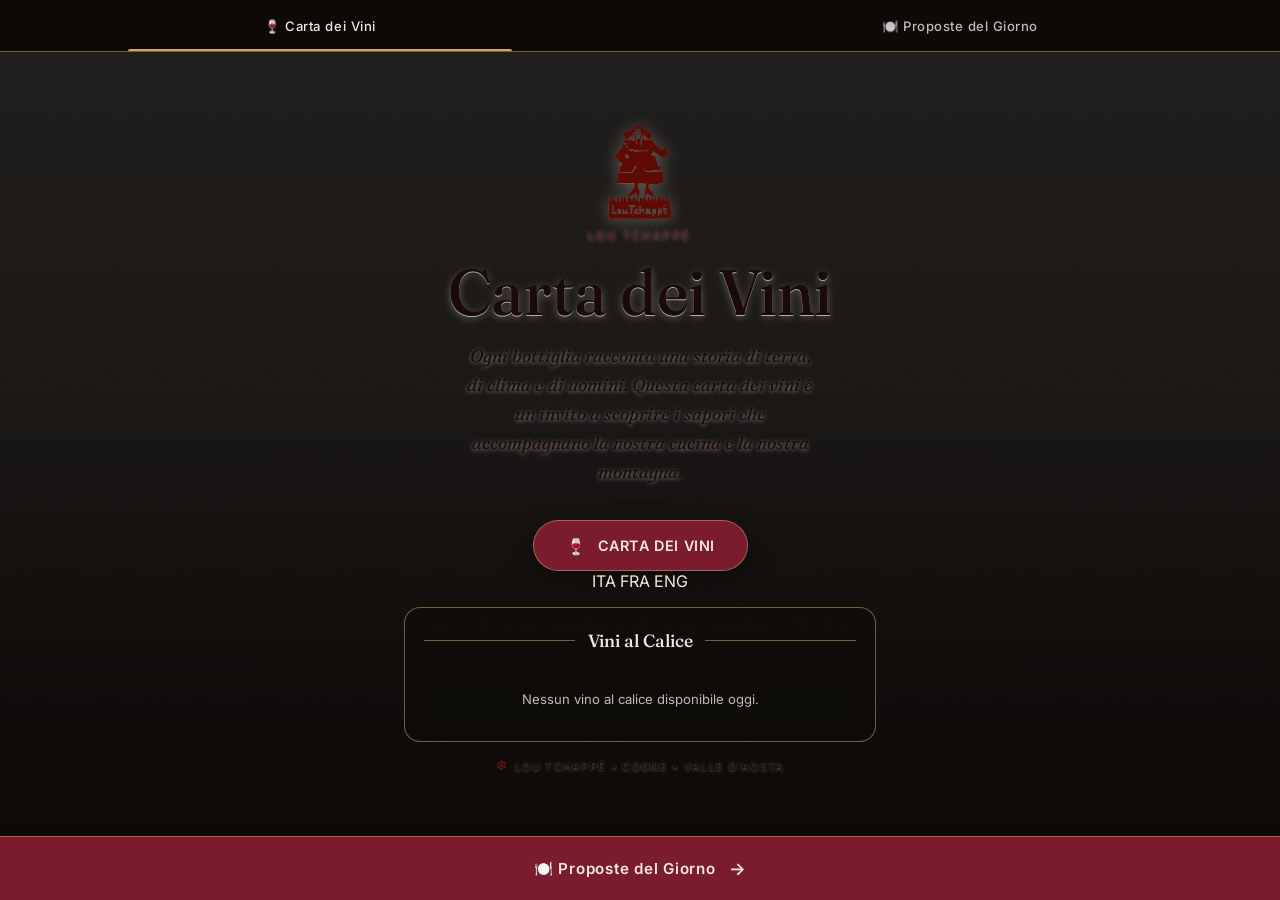
==== commit 6a05255b: "Update index.html" ====
--- a/index.html
+++ b/index.html
@@ -53,17 +53,24 @@
           <div class="divider" data-animate="fade-in" aria-hidden="true"></div>
 
           
+                     <!-- BOTTONI CARTA DEI VINI — tre lingue -->
+          <div class="cta-group" data-animate="fade-in">
             <a
-              href="CartaVini.pdf"
-            target="_blank"
-            rel="noopener noreferrer"
-            class="cta"
-            id="open-wine-list"
-            data-animate="fade-in"
-          >
-            <span class="cta__icon" aria-hidden="true">🍷</span>
-            <span class="cta__label">Consulta la carta dei vini</span>
-          </a>
+              href="https://cantina360.it/c/b403944e-895e-4dd6-8d46-fd5c207cfcda"
+              target="_blank"
+              rel="noopener noreferrer"
+              class="cta"
+              id="open-wine-list"
+            >
+              <span class="cta__icon" aria-hidden="true">🍷</span>
+              <span class="cta__label">Carta dei Vini</span>
+            </a>
+            <div class="cta-lang">
+              <a href="https://cantina360.it/c/b403944e-895e-4dd6-8d46-fd5c207cfcda" target="_blank" rel="noopener noreferrer" class="cta-lang__btn">ITA</a>
+              <a href="https://cantina360.it/c/b403944e-895e-4dd6-8d46-fd5c207cfcda" target="_blank" rel="noopener noreferrer" class="cta-lang__btn">FRA</a>
+              <a href="https://cantina360.it/c/b403944e-895e-4dd6-8d46-fd5c207cfcda" target="_blank" rel="noopener noreferrer" class="cta-lang__btn">ENG</a>
+            </div>
+          </div>
 
           <!-- VINI AL CALICE -->
           <div class="calice" data-animate="fade-in">
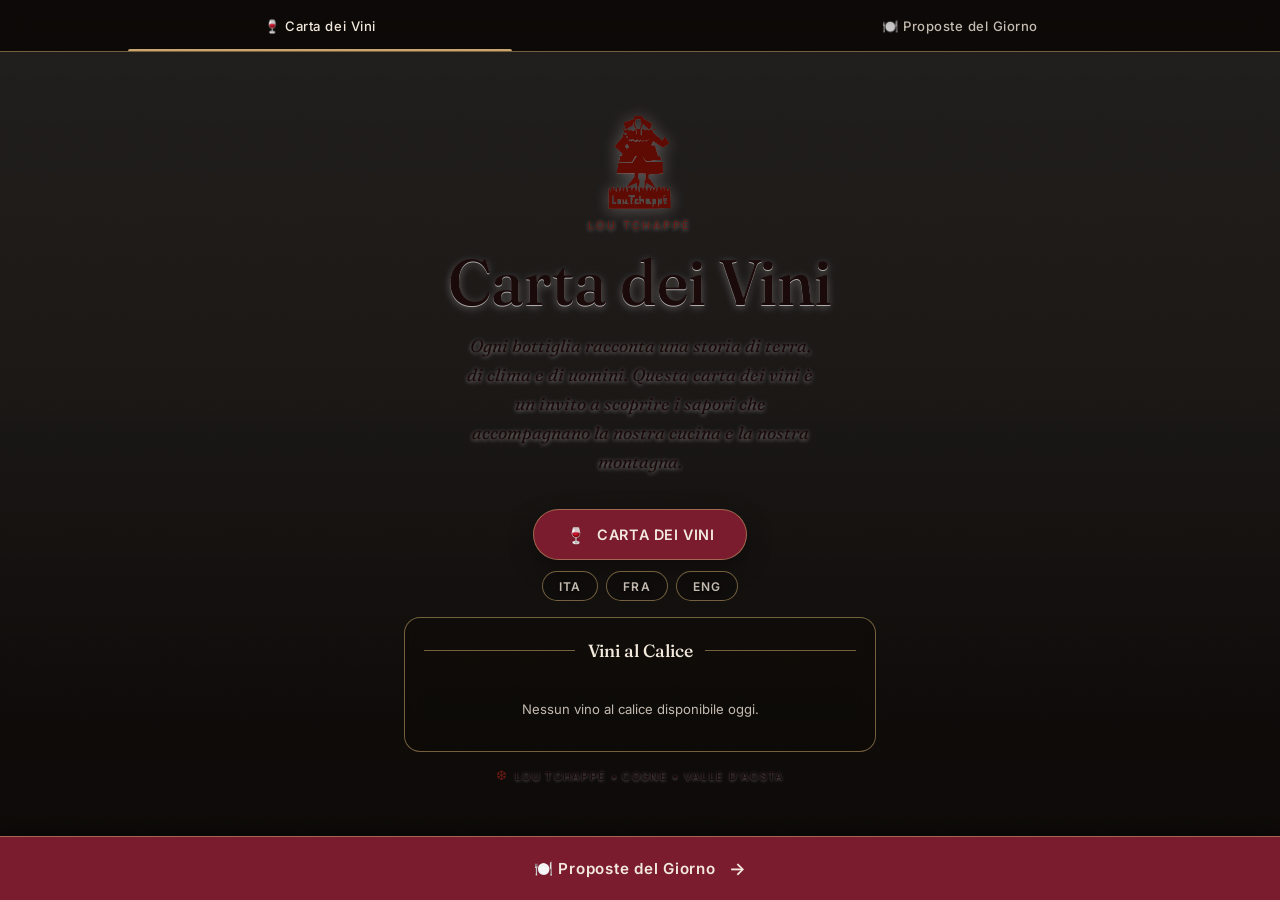
==== commit 80029f9d: "Update index.html" ====
--- a/index.html
+++ b/index.html
@@ -53,7 +53,7 @@
           <div class="divider" data-animate="fade-in" aria-hidden="true"></div>
 
           
-                     <!-- BOTTONI CARTA DEI VINI — tre lingue -->
+                              <!-- BOTTONI CARTA DEI VINI — tre lingue -->
           <div class="cta-group" data-animate="fade-in">
             <a
               href="https://cantina360.it/c/b403944e-895e-4dd6-8d46-fd5c207cfcda"
@@ -67,8 +67,8 @@
             </a>
             <div class="cta-lang">
               <a href="https://cantina360.it/c/b403944e-895e-4dd6-8d46-fd5c207cfcda" target="_blank" rel="noopener noreferrer" class="cta-lang__btn">ITA</a>
-              <a href="https://cantina360.it/c/b403944e-895e-4dd6-8d46-fd5c207cfcda" target="_blank" rel="noopener noreferrer" class="cta-lang__btn">FRA</a>
-              <a href="https://cantina360.it/c/b403944e-895e-4dd6-8d46-fd5c207cfcda" target="_blank" rel="noopener noreferrer" class="cta-lang__btn">ENG</a>
+              <a href="https://cantina360.it/c/b403944e-895e-4dd6-8d46-fd5c207cfcda?lang=fr" target="_blank" rel="noopener noreferrer" class="cta-lang__btn">FRA</a>
+              <a href="https://cantina360.it/c/b403944e-895e-4dd6-8d46-fd5c207cfcda?lang=en" target="_blank" rel="noopener noreferrer" class="cta-lang__btn">ENG</a>
             </div>
           </div>
 
--- a/css/style.css
+++ b/css/style.css
@@ -414,7 +414,41 @@
   transform: translateY(-3px); box-shadow: 0 16px 38px rgba(0,0,0,0.5);
 }
 .cta:active { transform: translateY(-1px); }
-
+/* Gruppo bottoni carta vini con lingue */
+.cta-group {
+  display: flex;
+  flex-direction: column;
+  align-items: center;
+  gap: 0.7rem;
+  width: 100%;
+}
+
+.cta-lang {
+  display: flex;
+  gap: 0.5rem;
+}
+
+.cta-lang__btn {
+  padding: 0.4rem 1rem;
+  border-radius: 999px;
+  border: 1px solid var(--gold-soft);
+  background: rgba(13,10,8,0.5);
+  backdrop-filter: blur(8px);
+  color: var(--ivory-dim);
+  font-family: var(--font-body);
+  font-size: 0.75rem;
+  font-weight: 600;
+  letter-spacing: 0.1em;
+  cursor: pointer;
+  transition: background 0.25s, color 0.25s, border-color 0.25s;
+  text-shadow: 0 1px 3px rgba(0,0,0,0.5);
+}
+
+.cta-lang__btn:hover {
+  background: var(--gold);
+  color: var(--night-deep);
+  border-color: var(--gold);
+}
 /* =========================================================
    VINI AL CALICE
    ========================================================= */
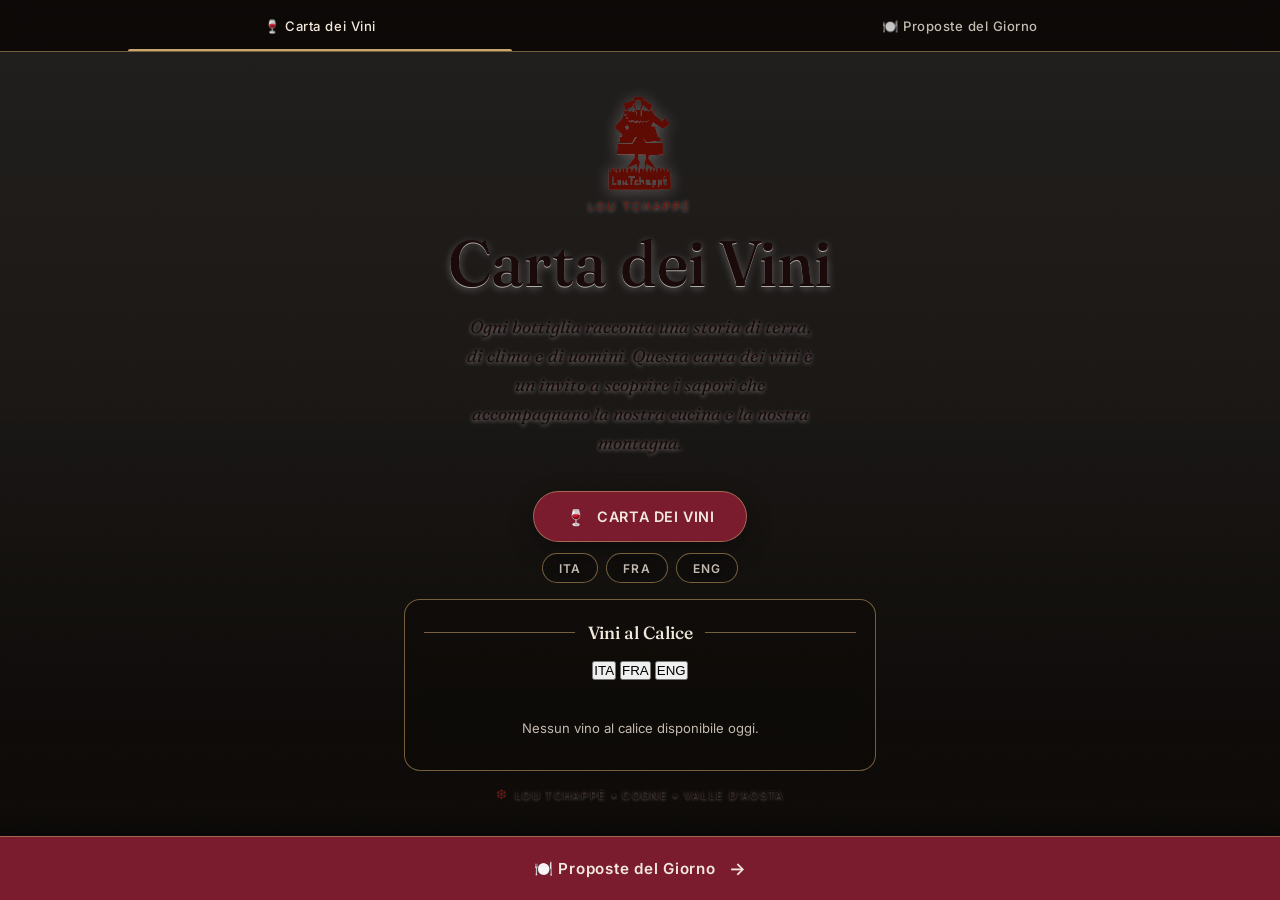
==== commit 581f1b0d: "Update index.html" ====
--- a/index.html
+++ b/index.html
@@ -12,7 +12,7 @@
   <link href="https://fonts.googleapis.com/css2?family=Fraunces:opsz,wght@9..144,400;9..144,500;9..144,600&family=Inter:wght@400;500;600&display=swap" rel="stylesheet">
 
   <link rel="icon" type="image/png" href="logo.png">
-  <link rel="stylesheet" href="css/style.css?v=6">
+  <link rel="stylesheet" href="css/style.css?v=7">
 </head>
 <body>
 
@@ -52,8 +52,7 @@
 
           <div class="divider" data-animate="fade-in" aria-hidden="true"></div>
 
-          
-                              <!-- BOTTONI CARTA DEI VINI — tre lingue -->
+          <!-- BOTTONI CARTA DEI VINI — tre lingue -->
           <div class="cta-group" data-animate="fade-in">
             <a
               href="https://cantina360.it/c/b403944e-895e-4dd6-8d46-fd5c207cfcda"
@@ -79,6 +78,14 @@
               <h2 class="calice__titolo">Vini al Calice</h2>
               <span class="calice__header-line"></span>
             </div>
+
+            <!-- Bottoni lingua vini al calice -->
+            <div class="calice-lang" id="calice-lang">
+              <button class="calice-lang__btn calice-lang__btn--active" data-lang="it">ITA</button>
+              <button class="calice-lang__btn" data-lang="fr">FRA</button>
+              <button class="calice-lang__btn" data-lang="en">ENG</button>
+            </div>
+
             <div class="calice__lista" id="calice-lista">
               <div class="calice__loading">
                 <span class="calice__spinner" aria-hidden="true"></span>
@@ -132,6 +139,6 @@
 
   </div>
 
-  <script src="script.js?v=6"></script>
+  <script src="script.js?v=7"></script>
 </body>
 </html>
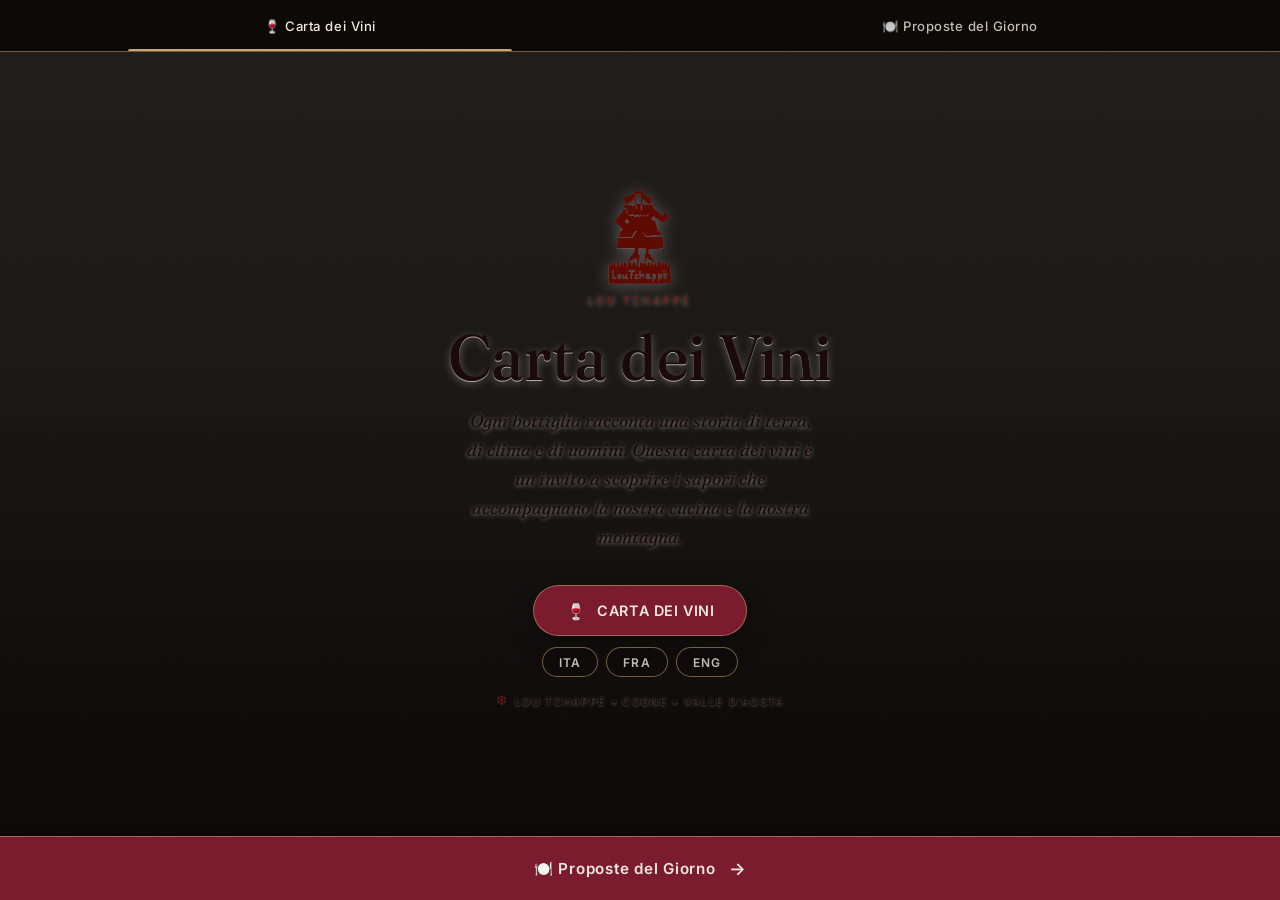
==== commit 9da8f5fc: "Update index.html" ====
--- a/index.html
+++ b/index.html
@@ -12,7 +12,7 @@
   <link href="https://fonts.googleapis.com/css2?family=Fraunces:opsz,wght@9..144,400;9..144,500;9..144,600&family=Inter:wght@400;500;600&display=swap" rel="stylesheet">
 
   <link rel="icon" type="image/png" href="logo.png">
-  <link rel="stylesheet" href="css/style.css?v=7">
+  <link rel="stylesheet" href="css/style.css?v=8">
 </head>
 <body>
 
@@ -71,31 +71,6 @@
             </div>
           </div>
 
-          <!-- VINI AL CALICE -->
-          <div class="calice" data-animate="fade-in">
-            <div class="calice__header">
-              <span class="calice__header-line"></span>
-              <h2 class="calice__titolo">Vini al Calice</h2>
-              <span class="calice__header-line"></span>
-            </div>
-
-            <!-- Bottoni lingua vini al calice -->
-            <div class="calice-lang" id="calice-lang">
-              <button class="calice-lang__btn calice-lang__btn--active" data-lang="it">ITA</button>
-              <button class="calice-lang__btn" data-lang="fr">FRA</button>
-              <button class="calice-lang__btn" data-lang="en">ENG</button>
-            </div>
-
-            <div class="calice__lista" id="calice-lista">
-              <div class="calice__loading">
-                <span class="calice__spinner" aria-hidden="true"></span>
-              </div>
-            </div>
-            <div class="calice__vuoto" id="calice-vuoto" style="display:none">
-              <p>Nessun vino al calice disponibile oggi.</p>
-            </div>
-          </div>
-
           <footer class="footer" data-animate="fade-in">
             <span class="footer__snowflake" aria-hidden="true">❆</span>
             <span class="footer__text">Lou Tchappé&nbsp;•&nbsp;Cogne&nbsp;•&nbsp;Valle d'Aosta</span>
@@ -115,6 +90,13 @@
           <h2 class="proposte__titolo">Proposte del Giorno</h2>
           <p class="proposte__data" id="data-oggi"></p>
         </header>
+
+        <!-- Bottoni lingua proposte -->
+        <div class="proposte-lang" id="proposte-lang">
+          <button class="proposte-lang__btn proposte-lang__btn--active" data-lang="it">ITA</button>
+          <button class="proposte-lang__btn" data-lang="fr">FRA</button>
+          <button class="proposte-lang__btn" data-lang="en">ENG</button>
+        </div>
 
         <div class="proposte__lista" id="proposte-lista">
           <div class="proposte__loading">
@@ -139,6 +121,6 @@
 
   </div>
 
-  <script src="script.js?v=7"></script>
+  <script src="script.js?v=8"></script>
 </body>
 </html>
--- a/css/style.css
+++ b/css/style.css
@@ -31,212 +31,6 @@
 
 img { display: block; max-width: 100%; }
 a { text-decoration: none; color: inherit; }
-
-/* =========================================================
-   NOTIFICA FERRAGOSTO
-   ========================================================= */
-
-.ferragosto-overlay {
-  position: fixed;
-  inset: 0;
-  z-index: 1000;
-  background: rgba(13, 10, 8, 0.82);
-  backdrop-filter: blur(6px);
-  -webkit-backdrop-filter: blur(6px);
-  display: flex;
-  align-items: center;
-  justify-content: center;
-  padding: 1rem;
-  animation: overlay-in 0.4s var(--ease-elegant);
-}
-
-@keyframes overlay-in {
-  from { opacity: 0; }
-  to { opacity: 1; }
-}
-
-.ferragosto-card {
-  position: relative;
-  width: 100%;
-  max-width: 420px;
-  max-height: 88vh;
-  background: rgba(20, 14, 10, 0.96);
-  border: 1px solid var(--gold-soft);
-  border-radius: 18px;
-  padding: 1.2rem 1.2rem 1.4rem;
-  display: flex;
-  flex-direction: column;
-  gap: 0.9rem;
-  overflow: hidden;
-  animation: card-in 0.5s var(--ease-elegant);
-  box-shadow: 0 24px 60px rgba(0,0,0,0.7);
-}
-
-@keyframes card-in {
-  from { opacity: 0; transform: translateY(24px) scale(0.97); }
-  to { opacity: 1; transform: translateY(0) scale(1); }
-}
-
-.ferragosto-close {
-  position: absolute;
-  top: 0.8rem; right: 0.8rem;
-  width: 32px; height: 32px;
-  background: rgba(255,255,255,0.08);
-  border: 1px solid var(--gold-soft);
-  border-radius: 50%;
-  color: var(--ivory-dim);
-  font-size: 0.85rem;
-  cursor: pointer;
-  display: flex; align-items: center; justify-content: center;
-  transition: background 0.2s, color 0.2s;
-  z-index: 2;
-}
-.ferragosto-close:hover { background: rgba(255,255,255,0.15); color: var(--ivory); }
-
-.ferragosto-badge {
-  text-align: center;
-  padding-top: 0.2rem;
-}
-
-.ferragosto-badge__testo {
-  font-size: 0.72rem;
-  font-weight: 600;
-  letter-spacing: 0.1em;
-  text-transform: uppercase;
-  color: var(--gold);
-  background: rgba(201,166,107,0.12);
-  border: 1px solid rgba(201,166,107,0.3);
-  border-radius: 999px;
-  padding: 0.3rem 0.9rem;
-}
-
-.ferragosto-lang {
-  display: flex;
-  justify-content: center;
-  gap: 0.5rem;
-}
-
-.ferragosto-lang__btn {
-  padding: 0.35rem 1rem;
-  border-radius: 999px;
-  border: 1px solid var(--gold-soft);
-  background: none;
-  color: var(--ivory-dim);
-  font-family: var(--font-body);
-  font-size: 0.75rem;
-  font-weight: 600;
-  letter-spacing: 0.08em;
-  cursor: pointer;
-  transition: background 0.25s, color 0.25s, border-color 0.25s;
-}
-
-.ferragosto-lang__btn--active {
-  background: var(--gold);
-  color: var(--night-deep);
-  border-color: var(--gold);
-}
-
-.ferragosto-img-box {
-  position: relative;
-  border-radius: 10px;
-  overflow: hidden;
-  cursor: pointer;
-  flex: 1;
-  min-height: 0;
-}
-
-.ferragosto-img {
-  width: 100%;
-  height: auto;
-  display: block;
-  border-radius: 10px;
-  transition: transform 0.3s var(--ease-elegant);
-}
-
-.ferragosto-img-box:hover .ferragosto-img,
-.ferragosto-img-box:active .ferragosto-img {
-  transform: scale(1.02);
-}
-
-.ferragosto-img-hint {
-  position: absolute;
-  bottom: 0.6rem;
-  left: 50%;
-  transform: translateX(-50%);
-  background: rgba(13,10,8,0.75);
-  backdrop-filter: blur(6px);
-  color: var(--ivory-dim);
-  font-size: 0.7rem;
-  letter-spacing: 0.05em;
-  padding: 0.3rem 0.8rem;
-  border-radius: 999px;
-  white-space: nowrap;
-  pointer-events: none;
-}
-
-.ferragosto-fullscreen {
-  position: fixed;
-  inset: 0;
-  z-index: 1100;
-  background: rgba(0,0,0,0.95);
-  display: flex;
-  align-items: center;
-  justify-content: center;
-  padding: 1rem;
-  animation: overlay-in 0.3s var(--ease-elegant);
-}
-
-.ferragosto-fullscreen__close {
-  position: fixed;
-  top: 1rem; right: 1rem;
-  width: 40px; height: 40px;
-  background: rgba(255,255,255,0.1);
-  border: 1px solid var(--gold-soft);
-  border-radius: 50%;
-  color: var(--ivory);
-  font-size: 1rem;
-  cursor: pointer;
-  display: flex; align-items: center; justify-content: center;
-  z-index: 1101;
-}
-
-.ferragosto-fullscreen__img {
-  max-width: 100%;
-  max-height: 92vh;
-  object-fit: contain;
-  border-radius: 8px;
-}
-
-/* Bottone riapertura Ferragosto */
-.ferragosto-btn {
-  position: fixed;
-  bottom: calc(var(--hint-h) + 0.8rem);
-  left: 1rem;
-  z-index: 199;
-  background: rgba(13,10,8,0.85);
-  backdrop-filter: blur(10px);
-  -webkit-backdrop-filter: blur(10px);
-  border: 1px solid var(--gold-soft);
-  border-radius: 999px;
-  color: var(--ivory);
-  font-family: var(--font-body);
-  font-size: 0.75rem;
-  font-weight: 600;
-  letter-spacing: 0.04em;
-  padding: 0.5rem 0.9rem;
-  cursor: pointer;
-  transition: background 0.25s, transform 0.3s, opacity 0.3s;
-}
-
-.ferragosto-btn:hover {
-  background: rgba(201,166,107,0.2);
-}
-
-.ferragosto-btn.nascosto {
-  opacity: 0;
-  pointer-events: none;
-  transform: translateY(8px);
-}
 
 /* =========================================================
    TAB DI NAVIGAZIONE
@@ -349,6 +143,8 @@
   gap: 1rem;
 }
 
+/* --- Brand / Logo --- */
+
 .brand {
   display: flex; flex-direction: column;
   align-items: center; gap: 0.5rem;
@@ -372,6 +168,8 @@
   color: #651A14;
   text-shadow: 0 1px 4px rgba(255,255,255,0.5);
 }
+
+/* --- Titolo --- */
 
 .hero__title {
   font-family: var(--font-display); font-weight: 500;
@@ -381,6 +179,8 @@
   margin: 0;
 }
 
+/* --- Frase --- */
+
 .intro {
   font-family: var(--font-display); font-weight: 400; font-style: italic;
   font-size: clamp(0.9rem, 3.5vw, 1.1rem); line-height: 1.65;
@@ -389,10 +189,22 @@
   max-width: 360px; margin: 0;
 }
 
+/* --- Divisore --- */
+
 .divider {
   width: 56px; height: 1px;
   background: rgba(26,10,10,0.4);
   flex-shrink: 0;
+}
+
+/* --- CTA principale + bottoni lingua carta vini --- */
+
+.cta-group {
+  display: flex;
+  flex-direction: column;
+  align-items: center;
+  gap: 0.7rem;
+  width: 100%;
 }
 
 .cta {
@@ -414,14 +226,6 @@
   transform: translateY(-3px); box-shadow: 0 16px 38px rgba(0,0,0,0.5);
 }
 .cta:active { transform: translateY(-1px); }
-/* Gruppo bottoni carta vini con lingue */
-.cta-group {
-  display: flex;
-  flex-direction: column;
-  align-items: center;
-  gap: 0.7rem;
-  width: 100%;
-}
 
 .cta-lang {
   display: flex;
@@ -449,6 +253,7 @@
   color: var(--night-deep);
   border-color: var(--gold);
 }
+
 /* =========================================================
    VINI AL CALICE
    ========================================================= */
@@ -480,6 +285,38 @@
   color: var(--ivory); white-space: nowrap;
 }
 
+/* Bottoni lingua vini al calice */
+.calice-lang {
+  display: flex;
+  justify-content: center;
+  gap: 0.4rem;
+}
+
+.calice-lang__btn {
+  padding: 0.3rem 0.85rem;
+  border-radius: 999px;
+  border: 1px solid var(--gold-soft);
+  background: none;
+  color: var(--ivory-dim);
+  font-family: var(--font-body);
+  font-size: 0.72rem;
+  font-weight: 600;
+  letter-spacing: 0.08em;
+  cursor: pointer;
+  transition: background 0.25s, color 0.25s, border-color 0.25s;
+}
+
+.calice-lang__btn--active {
+  background: var(--gold);
+  color: var(--night-deep);
+  border-color: var(--gold);
+}
+
+.calice-lang__btn:hover:not(.calice-lang__btn--active) {
+  background: rgba(201,166,107,0.15);
+  color: var(--ivory);
+}
+
 .calice__gruppo {
   display: flex; flex-direction: column; gap: 0.5rem;
 }
@@ -557,6 +394,8 @@
   text-align: center; color: var(--ivory-dim);
   font-size: 0.82rem; padding: 0.5rem 0;
 }
+
+/* --- Footer --- */
 
 .footer {
   display: flex; align-items: center; gap: 0.5rem; margin: 0;
@@ -732,7 +571,6 @@
 @media (max-width: 360px) {
   .hero__content { padding: 0.2rem 1rem var(--hint-h); }
   .proposte__content { padding: 1.4rem 1rem 1.6rem; }
-  .ferragosto-card { padding: 1rem; }
 }
 
 @media (min-width: 600px) {
@@ -742,5 +580,4 @@
 
 @media (max-height: 560px) and (orientation: landscape) {
   .hero__content { padding: 0.2rem 1.5rem var(--hint-h); }
-  .ferragosto-card { max-height: 95vh; }
-}
+}
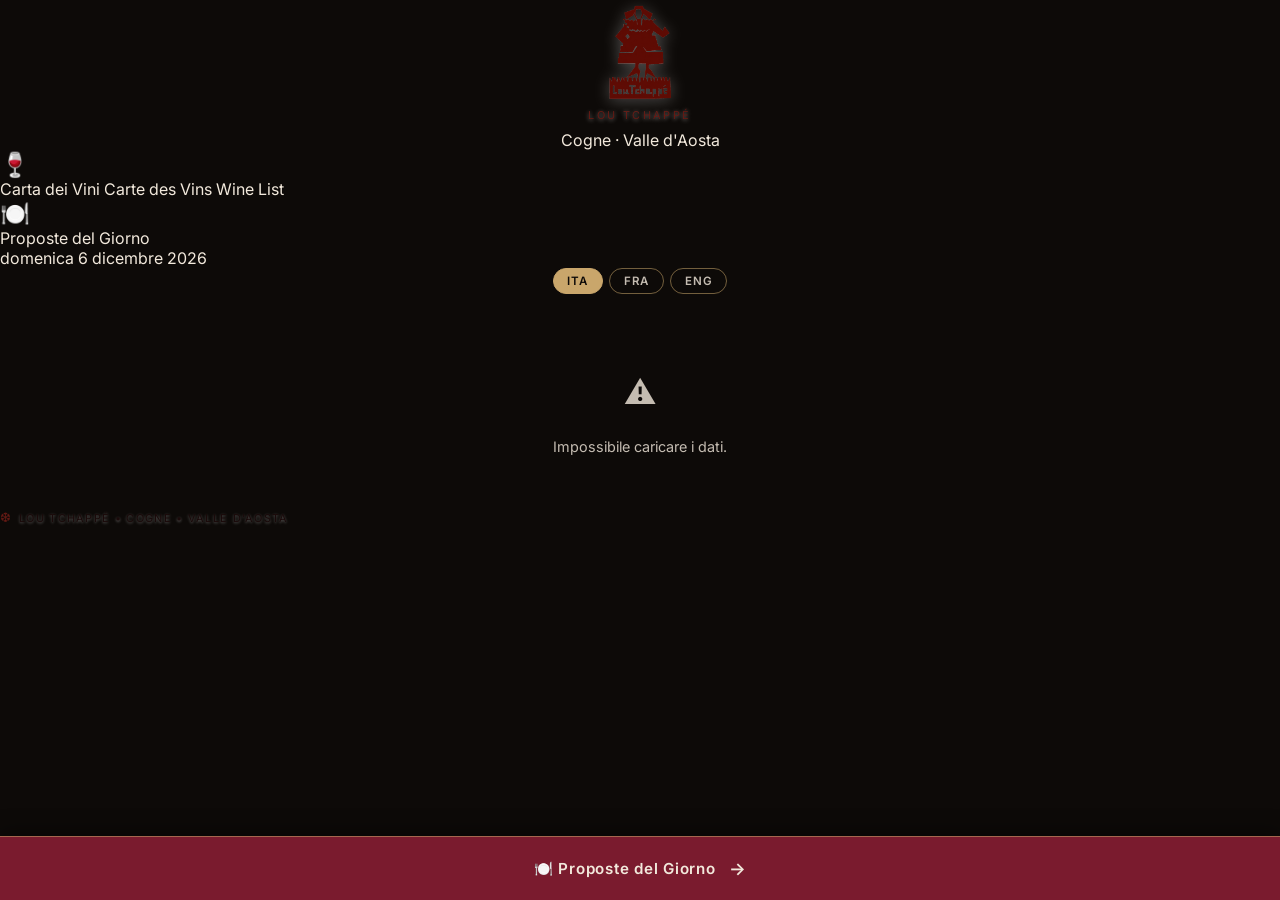
==== commit 8b0aa32d: "Update index.html" ====
--- a/index.html
+++ b/index.html
@@ -12,86 +12,71 @@
   <link href="https://fonts.googleapis.com/css2?family=Fraunces:opsz,wght@9..144,400;9..144,500;9..144,600&family=Inter:wght@400;500;600&display=swap" rel="stylesheet">
 
   <link rel="icon" type="image/png" href="logo.png">
-  <link rel="stylesheet" href="css/style.css?v=8">
+  <link rel="stylesheet" href="css/style.css?v=9">
 </head>
 <body>
 
-  <nav class="tabs" role="tablist">
-    <button class="tabs__btn tabs__btn--active" role="tab" data-tab="vini" aria-selected="true">
-      🍷 Carta dei Vini
-    </button>
-    <button class="tabs__btn" role="tab" data-tab="proposte" aria-selected="false">
-      🍽️ Proposte del Giorno
-    </button>
-  </nav>
+  <main class="pagina">
 
-  <div class="slider" id="slider">
+    <!-- SFONDO FOTO -->
+    <div class="sfondo" aria-hidden="true"></div>
+    <div class="sfondo-overlay" aria-hidden="true"></div>
 
-    <!-- PAGINA 1: CARTA DEI VINI -->
-    <section class="slide" id="tab-vini" role="tabpanel">
-      <main class="hero">
+    <!-- CONTENUTO -->
+    <div class="contenuto">
 
-        <div class="hero__grain" aria-hidden="true"></div>
+      <!-- BRAND -->
+      <header class="brand" data-animate="fade-in">
+        <div class="brand__badge">
+          <img src="logo.png" alt="Lou Tchappé" class="brand__logo" width="100" height="100">
+        </div>
+        <p class="brand__name">Lou Tchappé</p>
+        <p class="brand__luogo">Cogne · Valle d'Aosta</p>
+      </header>
 
-        <div class="hero__content">
+      <!-- CARTA DEI VINI -->
+      <section class="sezione" data-animate="fade-in">
+        <div class="sezione__header">
+          <span class="sezione__linea"></span>
+          <h2 class="sezione__titolo">🍷</h2>
+          <span class="sezione__linea"></span>
+        </div>
+        <div class="carta-vini-btns">
+          <a href="https://cantina360.it/c/b403944e-895e-4dd6-8d46-fd5c207cfcda?lang=it"
+             target="_blank" rel="noopener noreferrer"
+             class="carta-btn">
+            Carta dei Vini
+          </a>
+          <a href="https://cantina360.it/c/b403944e-895e-4dd6-8d46-fd5c207cfcda?lang=fr"
+             target="_blank" rel="noopener noreferrer"
+             class="carta-btn">
+            Carte des Vins
+          </a>
+          <a href="https://cantina360.it/c/b403944e-895e-4dd6-8d46-fd5c207cfcda?lang=en"
+             target="_blank" rel="noopener noreferrer"
+             class="carta-btn">
+            Wine List
+          </a>
+        </div>
+      </section>
 
-          <div class="brand" data-animate="fade-in">
-            <div class="brand__badge">
-              <img src="logo.png" alt="Lou Tchappé" class="brand__logo" width="120" height="120">
-            </div>
-            <p class="brand__name">Lou Tchappé</p>
-          </div>
+      <!-- DIVISORE -->
+      <div class="divisore" data-animate="fade-in" aria-hidden="true"></div>
 
-          <h1 class="hero__title" data-animate="fade-in">Carta dei Vini</h1>
+      <!-- PROPOSTE DEL GIORNO -->
+      <section class="sezione" data-animate="fade-in">
+        <div class="sezione__header">
+          <span class="sezione__linea"></span>
+          <h2 class="sezione__titolo">🍽️</h2>
+          <span class="sezione__linea"></span>
+        </div>
 
-          <p class="intro" data-animate="fade-in">
-            Ogni bottiglia racconta una storia di terra, di clima e di uomini.
-            Questa carta dei vini è un invito a scoprire i sapori che accompagnano
-            la nostra cucina e la nostra montagna.
-          </p>
+        <div class="proposte-header">
+          <p class="proposte-titolo" id="proposte-titolo">Proposte del Giorno</p>
+          <p class="proposte-data" id="data-oggi"></p>
+        </div>
 
-          <div class="divider" data-animate="fade-in" aria-hidden="true"></div>
-
-          <!-- BOTTONI CARTA DEI VINI — tre lingue -->
-          <div class="cta-group" data-animate="fade-in">
-            <a
-              href="https://cantina360.it/c/b403944e-895e-4dd6-8d46-fd5c207cfcda"
-              target="_blank"
-              rel="noopener noreferrer"
-              class="cta"
-              id="open-wine-list"
-            >
-              <span class="cta__icon" aria-hidden="true">🍷</span>
-              <span class="cta__label">Carta dei Vini</span>
-            </a>
-            <div class="cta-lang">
-              <a href="https://cantina360.it/c/b403944e-895e-4dd6-8d46-fd5c207cfcda" target="_blank" rel="noopener noreferrer" class="cta-lang__btn">ITA</a>
-              <a href="https://cantina360.it/c/b403944e-895e-4dd6-8d46-fd5c207cfcda?lang=fr" target="_blank" rel="noopener noreferrer" class="cta-lang__btn">FRA</a>
-              <a href="https://cantina360.it/c/b403944e-895e-4dd6-8d46-fd5c207cfcda?lang=en" target="_blank" rel="noopener noreferrer" class="cta-lang__btn">ENG</a>
-            </div>
-          </div>
-
-          <footer class="footer" data-animate="fade-in">
-            <span class="footer__snowflake" aria-hidden="true">❆</span>
-            <span class="footer__text">Lou Tchappé&nbsp;•&nbsp;Cogne&nbsp;•&nbsp;Valle d'Aosta</span>
-          </footer>
-
-        </div>
-      </main>
-    </section>
-
-    <!-- PAGINA 2: PROPOSTE DEL GIORNO -->
-    <section class="slide slide--proposte" id="tab-proposte" role="tabpanel">
-
-      <div class="proposte__content">
-
-        <header class="proposte__header">
-          <p class="proposte__ristorante">Lou Tchappé</p>
-          <h2 class="proposte__titolo">Proposte del Giorno</h2>
-          <p class="proposte__data" id="data-oggi"></p>
-        </header>
-
-        <!-- Bottoni lingua proposte -->
+        <!-- Bottoni lingua -->
         <div class="proposte-lang" id="proposte-lang">
           <button class="proposte-lang__btn proposte-lang__btn--active" data-lang="it">ITA</button>
           <button class="proposte-lang__btn" data-lang="fr">FRA</button>
@@ -101,7 +86,7 @@
         <div class="proposte__lista" id="proposte-lista">
           <div class="proposte__loading">
             <span class="proposte__spinner" aria-hidden="true"></span>
-            <p>Caricamento proposte...</p>
+            <p>Caricamento...</p>
           </div>
         </div>
 
@@ -111,16 +96,16 @@
           <p>Chiedi al personale!</p>
         </div>
 
-        <footer class="proposte__footer">
-          <span class="footer__snowflake" aria-hidden="true">❆</span>
-          <span class="footer__text">Lou Tchappé&nbsp;•&nbsp;Cogne&nbsp;•&nbsp;Valle d'Aosta</span>
-        </footer>
+      </section>
 
-      </div>
-    </section>
+      <footer class="footer" data-animate="fade-in">
+        <span class="footer__snowflake" aria-hidden="true">❆</span>
+        <span class="footer__text">Lou Tchappé&nbsp;•&nbsp;Cogne&nbsp;•&nbsp;Valle d'Aosta</span>
+      </footer>
 
-  </div>
+    </div>
+  </main>
 
-  <script src="script.js?v=8"></script>
+  <script src="script.js?v=9"></script>
 </body>
 </html>
--- a/css/style.css
+++ b/css/style.css
@@ -143,8 +143,6 @@
   gap: 1rem;
 }
 
-/* --- Brand / Logo --- */
-
 .brand {
   display: flex; flex-direction: column;
   align-items: center; gap: 0.5rem;
@@ -168,8 +166,6 @@
   color: #651A14;
   text-shadow: 0 1px 4px rgba(255,255,255,0.5);
 }
-
-/* --- Titolo --- */
 
 .hero__title {
   font-family: var(--font-display); font-weight: 500;
@@ -179,8 +175,6 @@
   margin: 0;
 }
 
-/* --- Frase --- */
-
 .intro {
   font-family: var(--font-display); font-weight: 400; font-style: italic;
   font-size: clamp(0.9rem, 3.5vw, 1.1rem); line-height: 1.65;
@@ -189,15 +183,13 @@
   max-width: 360px; margin: 0;
 }
 
-/* --- Divisore --- */
-
 .divider {
   width: 56px; height: 1px;
   background: rgba(26,10,10,0.4);
   flex-shrink: 0;
 }
 
-/* --- CTA principale + bottoni lingua carta vini --- */
+/* --- CTA gruppo con lingue --- */
 
 .cta-group {
   display: flex;
@@ -254,45 +246,87 @@
   border-color: var(--gold);
 }
 
-/* =========================================================
-   VINI AL CALICE
-   ========================================================= */
-
-.calice {
-  width: 100%;
-  background: rgba(13, 10, 8, 0.62);
-  backdrop-filter: blur(14px);
-  -webkit-backdrop-filter: blur(14px);
-  border: 1px solid var(--gold-soft);
-  border-radius: 16px;
-  padding: 1.4rem 1.2rem 1.6rem;
-  display: flex;
-  flex-direction: column;
-  gap: 1rem;
-}
-
-.calice__header {
-  display: flex; align-items: center; gap: 0.8rem;
-}
-
-.calice__header-line {
-  flex: 1; height: 1px; background: var(--gold-soft);
-}
-
-.calice__titolo {
-  font-family: var(--font-display);
-  font-size: 1.1rem; font-weight: 500;
-  color: var(--ivory); white-space: nowrap;
-}
-
-/* Bottoni lingua vini al calice */
-.calice-lang {
+/* --- Footer --- */
+
+.footer {
+  display: flex; align-items: center; gap: 0.5rem; margin: 0;
+}
+.footer__snowflake { color: #651A14; font-size: 0.8rem; }
+.footer__text {
+  font-size: 0.68rem; letter-spacing: 0.12em; text-transform: uppercase;
+  color: #1A0A0A; text-shadow: 0 1px 3px rgba(255,255,255,0.4);
+}
+
+/* =========================================================
+   ANIMAZIONI
+   ========================================================= */
+
+[data-animate] { opacity: 0; will-change: opacity, transform; }
+[data-animate="fade-in"] { transition: opacity 1s var(--ease-elegant); }
+[data-animate].is-visible { opacity: 1; transform: none; }
+@media (prefers-reduced-motion: reduce) {
+  [data-animate] { opacity: 1; transform: none; transition: none; }
+}
+
+/* =========================================================
+   PROPOSTE DEL GIORNO — sfondo foto torrente
+   ========================================================= */
+
+.slide--proposte { background: var(--night-deep); }
+
+.slide--proposte::before {
+  content: "";
+  position: absolute; inset: 0; z-index: 0;
+  background: url('../bg-proposte.jpg') center 40% / cover no-repeat;
+}
+
+.slide--proposte::after {
+  content: "";
+  position: absolute; inset: 0; z-index: 1;
+  background: linear-gradient(
+    to bottom,
+    rgba(13,10,8,0.50) 0%,
+    rgba(13,10,8,0.60) 40%,
+    rgba(13,10,8,0.78) 100%
+  );
+}
+
+.proposte__content {
+  position: relative; z-index: 2;
+  padding: 1.8rem 1.2rem 2rem;
+  max-width: 520px; margin: 0 auto;
+}
+
+.proposte__header {
+  text-align: center; margin-bottom: 1rem;
+  padding-bottom: 1.2rem; border-bottom: 1px solid var(--gold-soft);
+}
+
+.proposte__ristorante {
+  font-size: 0.68rem; letter-spacing: 0.22em;
+  text-transform: uppercase; color: var(--ivory-dim); margin-bottom: 0.4rem;
+}
+
+.proposte__titolo {
+  font-family: var(--font-display); font-size: clamp(1.8rem, 8vw, 2.4rem);
+  font-weight: 500; color: var(--ivory); line-height: 1.1; margin-bottom: 0.4rem;
+  text-shadow: 0 2px 16px rgba(0,0,0,0.6);
+}
+
+.proposte__data {
+  font-size: 0.75rem; color: var(--gold);
+  letter-spacing: 0.08em; text-transform: uppercase;
+}
+
+/* Bottoni lingua proposte */
+.proposte-lang {
   display: flex;
   justify-content: center;
   gap: 0.4rem;
-}
-
-.calice-lang__btn {
+  margin-bottom: 1.2rem;
+}
+
+.proposte-lang__btn {
   padding: 0.3rem 0.85rem;
   border-radius: 999px;
   border: 1px solid var(--gold-soft);
@@ -306,165 +340,15 @@
   transition: background 0.25s, color 0.25s, border-color 0.25s;
 }
 
-.calice-lang__btn--active {
+.proposte-lang__btn--active {
   background: var(--gold);
   color: var(--night-deep);
   border-color: var(--gold);
 }
 
-.calice-lang__btn:hover:not(.calice-lang__btn--active) {
+.proposte-lang__btn:hover:not(.proposte-lang__btn--active) {
   background: rgba(201,166,107,0.15);
   color: var(--ivory);
-}
-
-.calice__gruppo {
-  display: flex; flex-direction: column; gap: 0.5rem;
-}
-
-.calice__categoria {
-  font-size: 0.62rem; font-weight: 600;
-  letter-spacing: 0.12em; text-transform: uppercase;
-  color: var(--gold);
-  padding-bottom: 0.3rem;
-  border-bottom: 1px solid rgba(201,166,107,0.2);
-  margin-bottom: 0.2rem;
-}
-
-.calice__vino {
-  display: flex; align-items: flex-start;
-  justify-content: space-between; gap: 0.6rem;
-  padding: 0.6rem 0;
-  border-bottom: 1px solid rgba(255,255,255,0.06);
-}
-.calice__vino:last-child { border-bottom: none; }
-
-.calice__vino-info { flex: 1; min-width: 0; text-align: left; }
-
-.calice__vino-produttore {
-  font-size: 0.75rem; font-weight: 600;
-  color: var(--ivory); margin-bottom: 0.1rem;
-}
-
-.calice__vino-regione {
-  font-size: 0.68rem;
-  color: rgba(201,166,107,0.8);
-  font-weight: 400;
-}
-
-.calice__vino-tipo {
-  font-size: 0.58rem; font-weight: 600;
-  letter-spacing: 0.1em; text-transform: uppercase;
-  color: rgba(201,166,107,0.7); margin-bottom: 0.15rem;
-}
-
-.calice__vino-nome {
-  font-family: var(--font-display);
-  font-size: 0.95rem; font-weight: 500;
-  color: var(--ivory); line-height: 1.2;
-}
-
-.calice__vino-vitigno {
-  font-size: 0.72rem; color: var(--ivory-dim);
-  font-style: italic; margin-top: 0.1rem;
-}
-
-.calice__vino-descrizione {
-  font-size: 0.72rem; color: rgba(242,233,220,0.6);
-  line-height: 1.4; margin-top: 0.2rem;
-}
-
-.calice__vino-prezzo {
-  font-family: var(--font-display);
-  font-size: 1rem; font-weight: 500;
-  color: var(--ivory); white-space: nowrap;
-  flex-shrink: 0; padding-top: 0.1rem;
-}
-
-.calice__loading {
-  display: flex; justify-content: center; padding: 1rem 0;
-}
-
-.calice__spinner {
-  width: 22px; height: 22px;
-  border: 2px solid var(--gold-soft); border-top-color: var(--gold);
-  border-radius: 50%; animation: spin 0.8s linear infinite;
-}
-
-.calice__vuoto {
-  text-align: center; color: var(--ivory-dim);
-  font-size: 0.82rem; padding: 0.5rem 0;
-}
-
-/* --- Footer --- */
-
-.footer {
-  display: flex; align-items: center; gap: 0.5rem; margin: 0;
-}
-.footer__snowflake { color: #651A14; font-size: 0.8rem; }
-.footer__text {
-  font-size: 0.68rem; letter-spacing: 0.12em; text-transform: uppercase;
-  color: #1A0A0A; text-shadow: 0 1px 3px rgba(255,255,255,0.4);
-}
-
-/* =========================================================
-   ANIMAZIONI
-   ========================================================= */
-
-[data-animate] { opacity: 0; will-change: opacity, transform; }
-[data-animate="fade-in"] { transition: opacity 1s var(--ease-elegant); }
-[data-animate].is-visible { opacity: 1; transform: none; }
-@media (prefers-reduced-motion: reduce) {
-  [data-animate] { opacity: 1; transform: none; transition: none; }
-}
-
-/* =========================================================
-   PROPOSTE DEL GIORNO
-   ========================================================= */
-
-.slide--proposte { background: var(--night-deep); }
-
-.slide--proposte::before {
-  content: "";
-  position: absolute; inset: 0; z-index: 0;
-  background: url('../bg-proposte.jpg') center 40% / cover no-repeat;
-}
-
-.slide--proposte::after {
-  content: "";
-  position: absolute; inset: 0; z-index: 1;
-  background: linear-gradient(
-    to bottom,
-    rgba(13,10,8,0.50) 0%,
-    rgba(13,10,8,0.60) 40%,
-    rgba(13,10,8,0.78) 100%
-  );
-}
-
-.proposte__content {
-  position: relative; z-index: 2;
-  padding: 1.8rem 1.2rem 2rem;
-  max-width: 520px; margin: 0 auto;
-}
-
-.proposte__header {
-  text-align: center; margin-bottom: 1.8rem;
-  padding-bottom: 1.2rem; border-bottom: 1px solid var(--gold-soft);
-}
-
-.proposte__ristorante {
-  font-size: 0.68rem; letter-spacing: 0.22em;
-  text-transform: uppercase; color: var(--ivory-dim); margin-bottom: 0.4rem;
-}
-
-.proposte__titolo {
-  font-family: var(--font-display); font-size: clamp(1.8rem, 8vw, 2.4rem);
-  font-weight: 500; color: var(--ivory); line-height: 1.1; margin-bottom: 0.4rem;
-  text-shadow: 0 2px 16px rgba(0,0,0,0.6);
-}
-
-.proposte__data {
-  font-size: 0.75rem; color: var(--gold);
-  letter-spacing: 0.08em; text-transform: uppercase;
 }
 
 .proposte__lista { display: flex; flex-direction: column; gap: 0.9rem; }
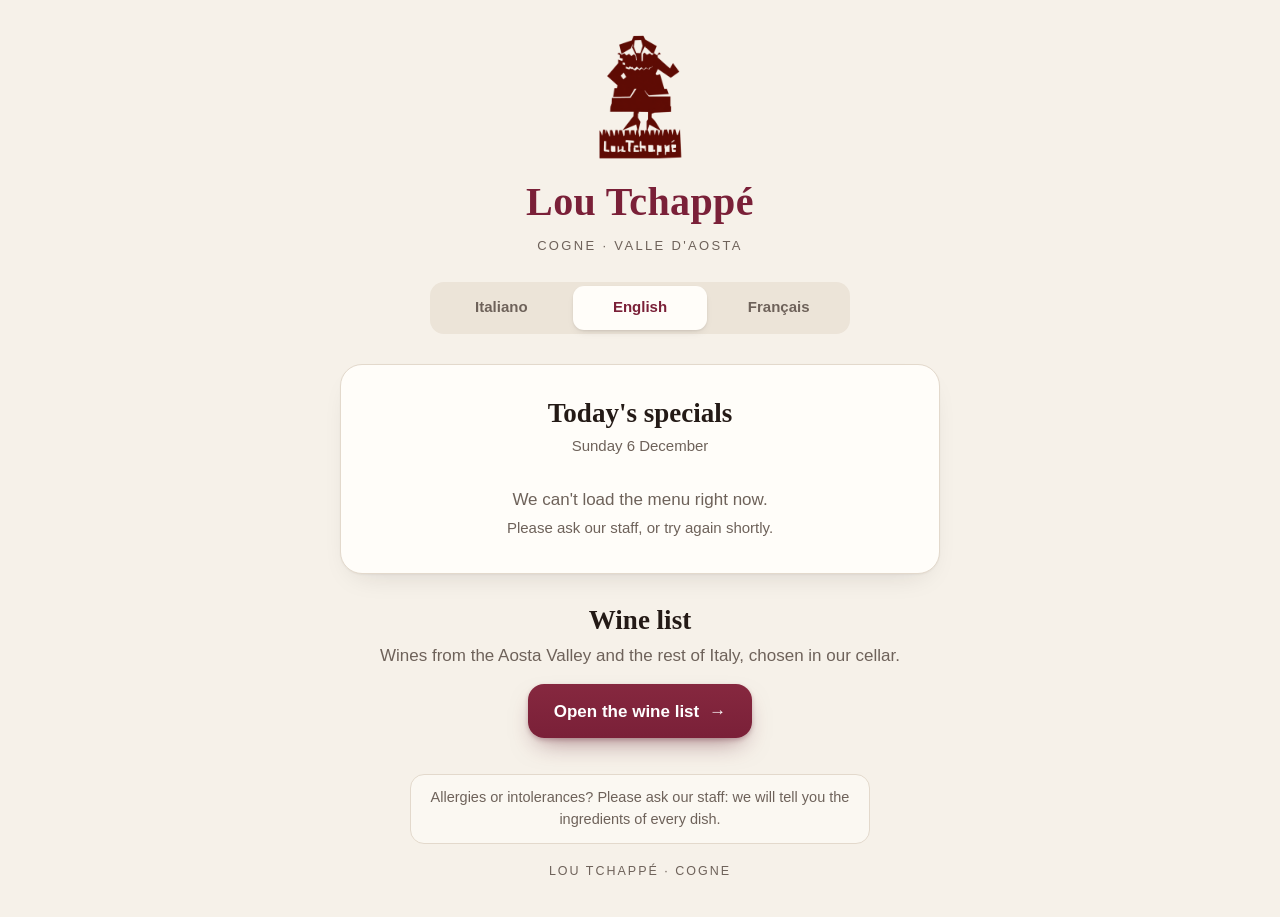
==== commit a29fc9b1: "Nuova pagina del menu pubblico (QR), senza chiavi - La pagina legge i piatti del giorno confermati d" ====
--- a/index.html
+++ b/index.html
@@ -2,110 +2,51 @@
 <html lang="it">
 <head>
   <meta charset="UTF-8">
-  <meta name="viewport" content="width=device-width, initial-scale=1.0, viewport-fit=cover">
-  <title>Lou Tchappé · Carta dei Vini</title>
-  <meta name="description" content="Lou Tchappé, Cogne — Carta dei vini e proposte del giorno.">
-  <meta name="theme-color" content="#0D0A08">
-
-  <link rel="preconnect" href="https://fonts.googleapis.com">
-  <link rel="preconnect" href="https://fonts.gstatic.com" crossorigin>
-  <link href="https://fonts.googleapis.com/css2?family=Fraunces:opsz,wght@9..144,400;9..144,500;9..144,600&family=Inter:wght@400;500;600&display=swap" rel="stylesheet">
-
-  <link rel="icon" type="image/png" href="logo.png">
-  <link rel="stylesheet" href="css/style.css?v=9">
+  <meta name="viewport" content="width=device-width, initial-scale=1, viewport-fit=cover">
+  <title>Lou Tchappé · Menu del giorno</title>
+  <meta name="description" content="Lou Tchappé, Cogne — piatti del giorno e carta dei vini.">
+  <meta name="theme-color" content="#F6F1E9">
+  <link rel="icon" type="image/png" href="logo-menu.png">
+  <link rel="stylesheet" href="css/menu.css?v=1">
 </head>
 <body>
+  <main class="page">
+    <header class="brand">
+      <img src="logo-menu.png" alt="" class="brand-logo" width="130" height="165">
+      <h1 class="brand-name">Lou Tchappé</h1>
+      <p class="brand-place">Cogne · Valle d'Aosta</p>
+    </header>
 
-  <main class="pagina">
+    <nav class="lang" aria-label="Lingua / Language / Langue">
+      <button type="button" data-lang="it" lang="it">Italiano</button>
+      <button type="button" data-lang="en" lang="en">English</button>
+      <button type="button" data-lang="fr" lang="fr">Français</button>
+    </nav>
 
-    <!-- SFONDO FOTO -->
-    <div class="sfondo" aria-hidden="true"></div>
-    <div class="sfondo-overlay" aria-hidden="true"></div>
+    <section class="today" aria-labelledby="today-title">
+      <div class="section-head">
+        <h2 id="today-title" data-t="title">Proposte del giorno</h2>
+        <p class="today-date" id="today-date"></p>
+      </div>
+      <div id="dishes" aria-live="polite">
+        <p class="state" data-t="loading">Un momento…</p>
+      </div>
+    </section>
 
-    <!-- CONTENUTO -->
-    <div class="contenuto">
+    <section class="wine" aria-labelledby="wine-title">
+      <h2 id="wine-title" data-t="wineTitle">La carta dei vini</h2>
+      <p data-t="wineText">Etichette valdostane e italiane, scelte in cantina.</p>
+      <a class="wine-btn" id="wine-link" href="https://cantina360.it/c/b403944e-895e-4dd6-8d46-fd5c207cfcda?lang=it" target="_blank" rel="noopener noreferrer">
+        <span data-t="wineBtn">Apri la carta dei vini</span>
+        <span aria-hidden="true">→</span>
+      </a>
+    </section>
 
-      <!-- BRAND -->
-      <header class="brand" data-animate="fade-in">
-        <div class="brand__badge">
-          <img src="logo.png" alt="Lou Tchappé" class="brand__logo" width="100" height="100">
-        </div>
-        <p class="brand__name">Lou Tchappé</p>
-        <p class="brand__luogo">Cogne · Valle d'Aosta</p>
-      </header>
-
-      <!-- CARTA DEI VINI -->
-      <section class="sezione" data-animate="fade-in">
-        <div class="sezione__header">
-          <span class="sezione__linea"></span>
-          <h2 class="sezione__titolo">🍷</h2>
-          <span class="sezione__linea"></span>
-        </div>
-        <div class="carta-vini-btns">
-          <a href="https://cantina360.it/c/b403944e-895e-4dd6-8d46-fd5c207cfcda?lang=it"
-             target="_blank" rel="noopener noreferrer"
-             class="carta-btn">
-            Carta dei Vini
-          </a>
-          <a href="https://cantina360.it/c/b403944e-895e-4dd6-8d46-fd5c207cfcda?lang=fr"
-             target="_blank" rel="noopener noreferrer"
-             class="carta-btn">
-            Carte des Vins
-          </a>
-          <a href="https://cantina360.it/c/b403944e-895e-4dd6-8d46-fd5c207cfcda?lang=en"
-             target="_blank" rel="noopener noreferrer"
-             class="carta-btn">
-            Wine List
-          </a>
-        </div>
-      </section>
-
-      <!-- DIVISORE -->
-      <div class="divisore" data-animate="fade-in" aria-hidden="true"></div>
-
-      <!-- PROPOSTE DEL GIORNO -->
-      <section class="sezione" data-animate="fade-in">
-        <div class="sezione__header">
-          <span class="sezione__linea"></span>
-          <h2 class="sezione__titolo">🍽️</h2>
-          <span class="sezione__linea"></span>
-        </div>
-
-        <div class="proposte-header">
-          <p class="proposte-titolo" id="proposte-titolo">Proposte del Giorno</p>
-          <p class="proposte-data" id="data-oggi"></p>
-        </div>
-
-        <!-- Bottoni lingua -->
-        <div class="proposte-lang" id="proposte-lang">
-          <button class="proposte-lang__btn proposte-lang__btn--active" data-lang="it">ITA</button>
-          <button class="proposte-lang__btn" data-lang="fr">FRA</button>
-          <button class="proposte-lang__btn" data-lang="en">ENG</button>
-        </div>
-
-        <div class="proposte__lista" id="proposte-lista">
-          <div class="proposte__loading">
-            <span class="proposte__spinner" aria-hidden="true"></span>
-            <p>Caricamento...</p>
-          </div>
-        </div>
-
-        <div class="proposte__vuoto" id="proposte-vuoto" style="display:none">
-          <p>🍽️</p>
-          <p>Le proposte di oggi non sono ancora disponibili.</p>
-          <p>Chiedi al personale!</p>
-        </div>
-
-      </section>
-
-      <footer class="footer" data-animate="fade-in">
-        <span class="footer__snowflake" aria-hidden="true">❆</span>
-        <span class="footer__text">Lou Tchappé&nbsp;•&nbsp;Cogne&nbsp;•&nbsp;Valle d'Aosta</span>
-      </footer>
-
-    </div>
+    <footer class="foot">
+      <p class="allergens" data-t="allergens">Allergie o intolleranze? Chiedi al nostro personale: ti indicheremo gli ingredienti di ogni piatto.</p>
+      <p class="foot-name">Lou Tchappé · Cogne</p>
+    </footer>
   </main>
-
-  <script src="script.js?v=9"></script>
+  <script src="js/menu.js?v=1"></script>
 </body>
 </html>
--- a/css/menu.css
+++ b/css/menu.css
@@ -0,0 +1,159 @@
+/* Lou Tchappé — menu pubblico. Caratteri di sistema (nessuna richiesta a
+   servizi esterni come Google Fonts: niente dati dei clienti a terzi). */
+:root {
+  --paper: #F6F1E9;
+  --card: #FFFDF9;
+  --ink: #241A16;
+  --ink-soft: #6E625A;
+  --line: #E3D9CC;
+  --wine: #7A2038;
+  --wine-dark: #5E172A;
+  --serif: "Iowan Old Style", "Palatino Linotype", Palatino, "Book Antiqua", Georgia, "Times New Roman", serif;
+  --sans: -apple-system, BlinkMacSystemFont, "Segoe UI", Roboto, "Helvetica Neue", Arial, sans-serif;
+}
+
+* { box-sizing: border-box; }
+html { -webkit-text-size-adjust: 100%; }
+body {
+  margin: 0;
+  background: var(--paper);
+  color: var(--ink);
+  font-family: var(--sans);
+  font-size: 17px;
+  line-height: 1.5;
+  -webkit-font-smoothing: antialiased;
+}
+
+.page {
+  max-width: 640px;
+  margin: 0 auto;
+  padding: calc(28px + env(safe-area-inset-top, 0px)) 20px calc(36px + env(safe-area-inset-bottom, 0px));
+}
+
+/* Marchio */
+.brand { text-align: center; margin-bottom: 26px; }
+.brand-logo { width: 104px; height: auto; display: block; margin: 0 auto 12px; }
+.brand-name {
+  font-family: var(--serif);
+  font-weight: 600;
+  font-size: 34px;
+  letter-spacing: 0.01em;
+  margin: 0;
+  color: var(--wine);
+}
+.brand-place {
+  margin: 4px 0 0;
+  font-size: 13px;
+  letter-spacing: 0.18em;
+  text-transform: uppercase;
+  color: var(--ink-soft);
+}
+
+/* Lingue */
+.lang {
+  display: grid;
+  grid-template-columns: repeat(3, 1fr);
+  gap: 4px;
+  padding: 4px;
+  background: #ECE4D8;
+  border-radius: 14px;
+  margin: 0 auto 30px;
+  max-width: 420px;
+}
+.lang button {
+  font: inherit;
+  font-size: 15px;
+  font-weight: 600;
+  min-height: 44px;
+  border: 0;
+  border-radius: 11px;
+  background: transparent;
+  color: var(--ink-soft);
+  cursor: pointer;
+}
+.lang button.active {
+  background: var(--card);
+  color: var(--wine);
+  box-shadow: 0 1px 2px rgba(36, 26, 22, 0.08), 0 4px 10px -4px rgba(36, 26, 22, 0.15);
+}
+.lang button:focus-visible, .wine-btn:focus-visible { outline: 2px solid var(--wine); outline-offset: 2px; }
+
+/* Piatti del giorno */
+.today {
+  background: var(--card);
+  border: 1px solid var(--line);
+  border-radius: 22px;
+  padding: 26px 22px 10px;
+  box-shadow: 0 1px 2px rgba(36, 26, 22, 0.04), 0 12px 30px -16px rgba(36, 26, 22, 0.18);
+}
+.section-head { text-align: center; margin-bottom: 18px; }
+.section-head h2, .wine h2 {
+  font-family: var(--serif);
+  font-weight: 600;
+  font-size: 27px;
+  margin: 0;
+  line-height: 1.2;
+}
+.today-date { margin: 6px 0 0; color: var(--ink-soft); font-size: 15px; }
+
+.course { padding: 14px 0 6px; border-top: 1px solid var(--line); }
+.course:first-child { border-top: 0; padding-top: 4px; }
+.course h3 {
+  margin: 0 0 10px;
+  font-size: 12.5px;
+  font-weight: 700;
+  letter-spacing: 0.16em;
+  text-transform: uppercase;
+  color: var(--wine);
+}
+.course ul { list-style: none; margin: 0; padding: 0; }
+.dish { padding: 6px 0 14px; }
+.dish-line { display: flex; align-items: baseline; gap: 8px; }
+.dish-name { font-family: var(--serif); font-size: 20px; font-weight: 600; line-height: 1.3; }
+.dish-dots { flex: 1; border-bottom: 1.5px dotted #CDBFAE; transform: translateY(-5px); min-width: 16px; }
+.dish-price { font-family: var(--serif); font-size: 19px; font-weight: 600; white-space: nowrap; }
+.dish-desc { margin: 3px 0 0; color: var(--ink-soft); font-size: 16px; line-height: 1.45; }
+
+.state { text-align: center; color: var(--ink-soft); padding: 12px 0 20px; margin: 0; }
+.state p { margin: 0; }
+.state-hint { font-size: 15px; margin-top: 4px !important; }
+
+/* Vini */
+.wine { text-align: center; margin: 30px 0 0; padding: 0 8px; }
+.wine p { color: var(--ink-soft); margin: 6px 0 16px; }
+.wine-btn {
+  display: inline-flex;
+  align-items: center;
+  justify-content: center;
+  gap: 10px;
+  min-height: 54px;
+  padding: 0 26px;
+  border-radius: 16px;
+  background: linear-gradient(180deg, #86283F 0%, var(--wine) 100%);
+  color: #fff;
+  text-decoration: none;
+  font-weight: 650;
+  font-size: 17px;
+  box-shadow: 0 2px 4px rgba(94, 23, 42, 0.25), 0 12px 26px -10px rgba(94, 23, 42, 0.55);
+}
+.wine-btn:active { transform: translateY(1px); }
+
+/* Piede */
+.foot { text-align: center; margin-top: 36px; color: var(--ink-soft); }
+.allergens {
+  font-size: 14.5px;
+  line-height: 1.5;
+  margin: 0 auto 18px;
+  max-width: 460px;
+  padding: 12px 16px;
+  border: 1px solid var(--line);
+  border-radius: 14px;
+  background: rgba(255, 253, 249, 0.6);
+}
+.foot-name { font-size: 12.5px; letter-spacing: 0.16em; text-transform: uppercase; margin: 0; }
+
+@media (min-width: 560px) {
+  .today { padding: 32px 34px 14px; }
+  .brand-name { font-size: 40px; }
+}
+@media (prefers-reduced-motion: reduce) { * { transition: none !important; } }
